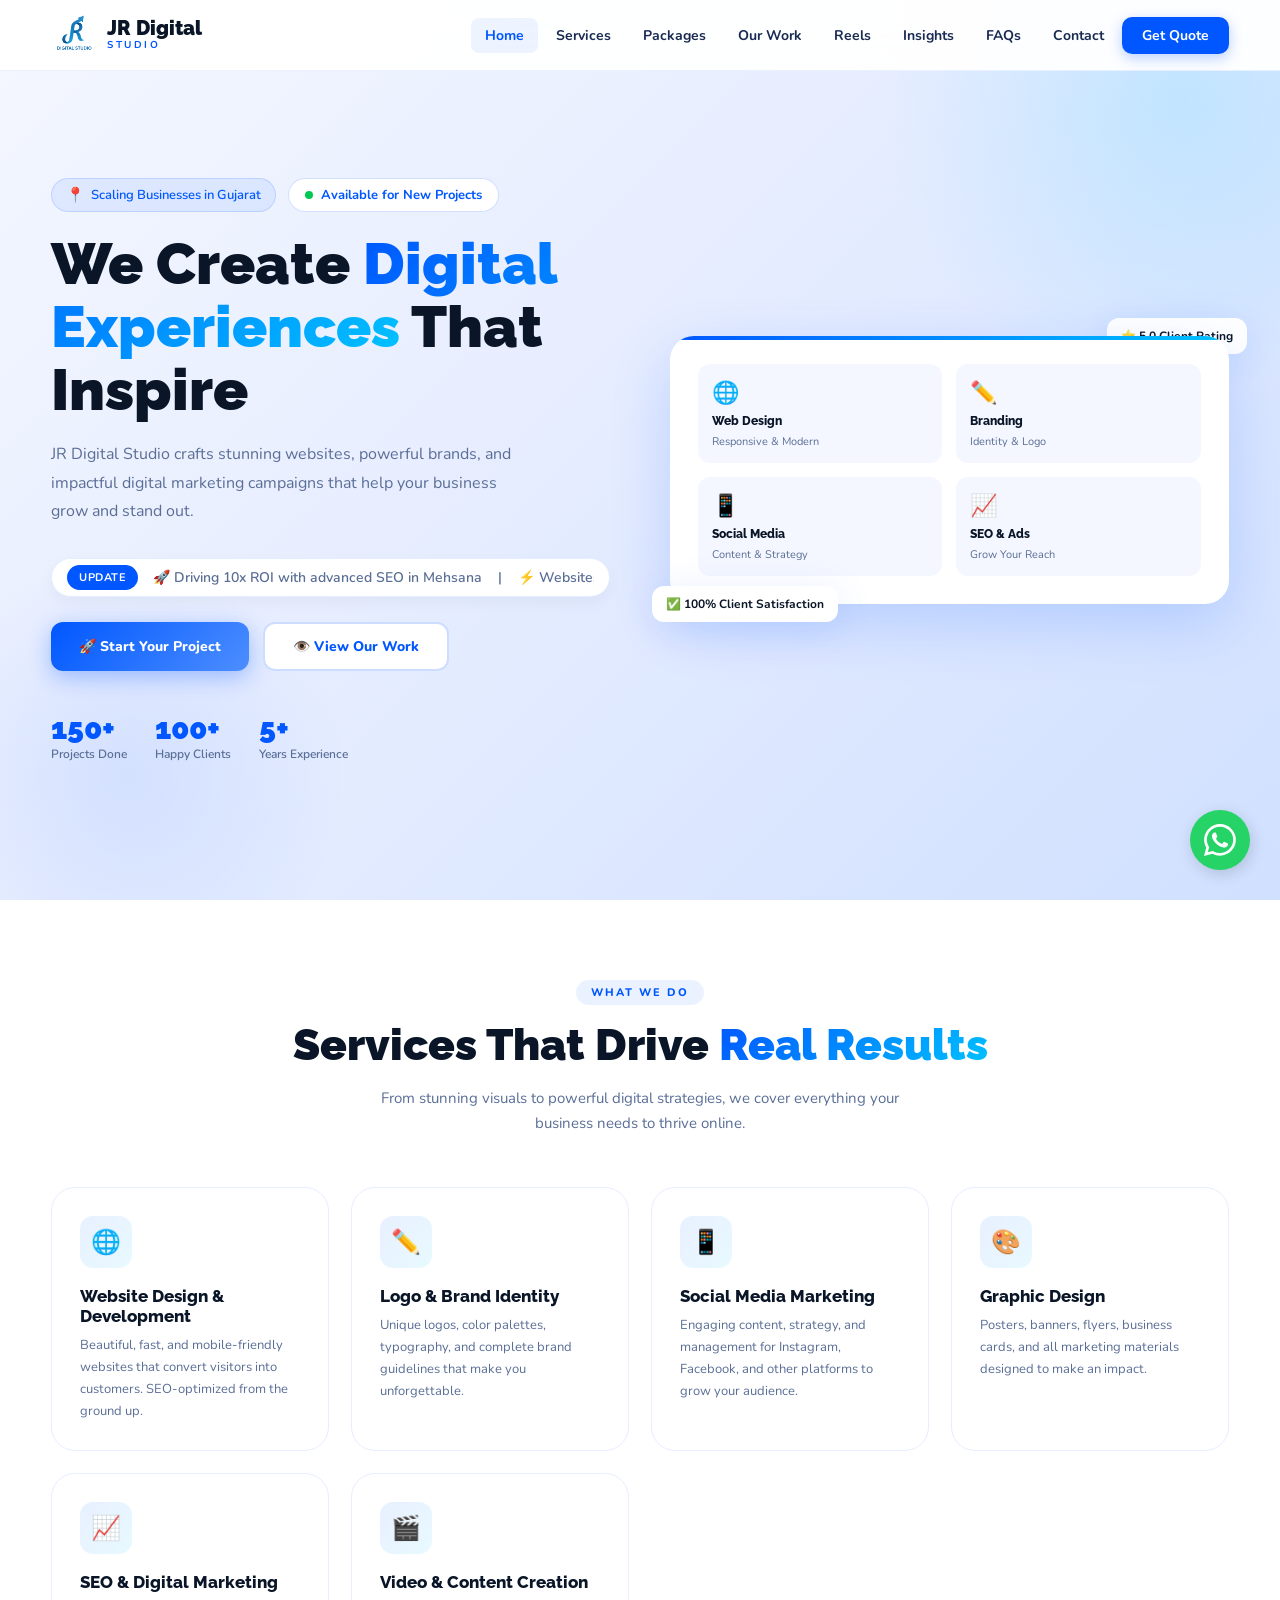
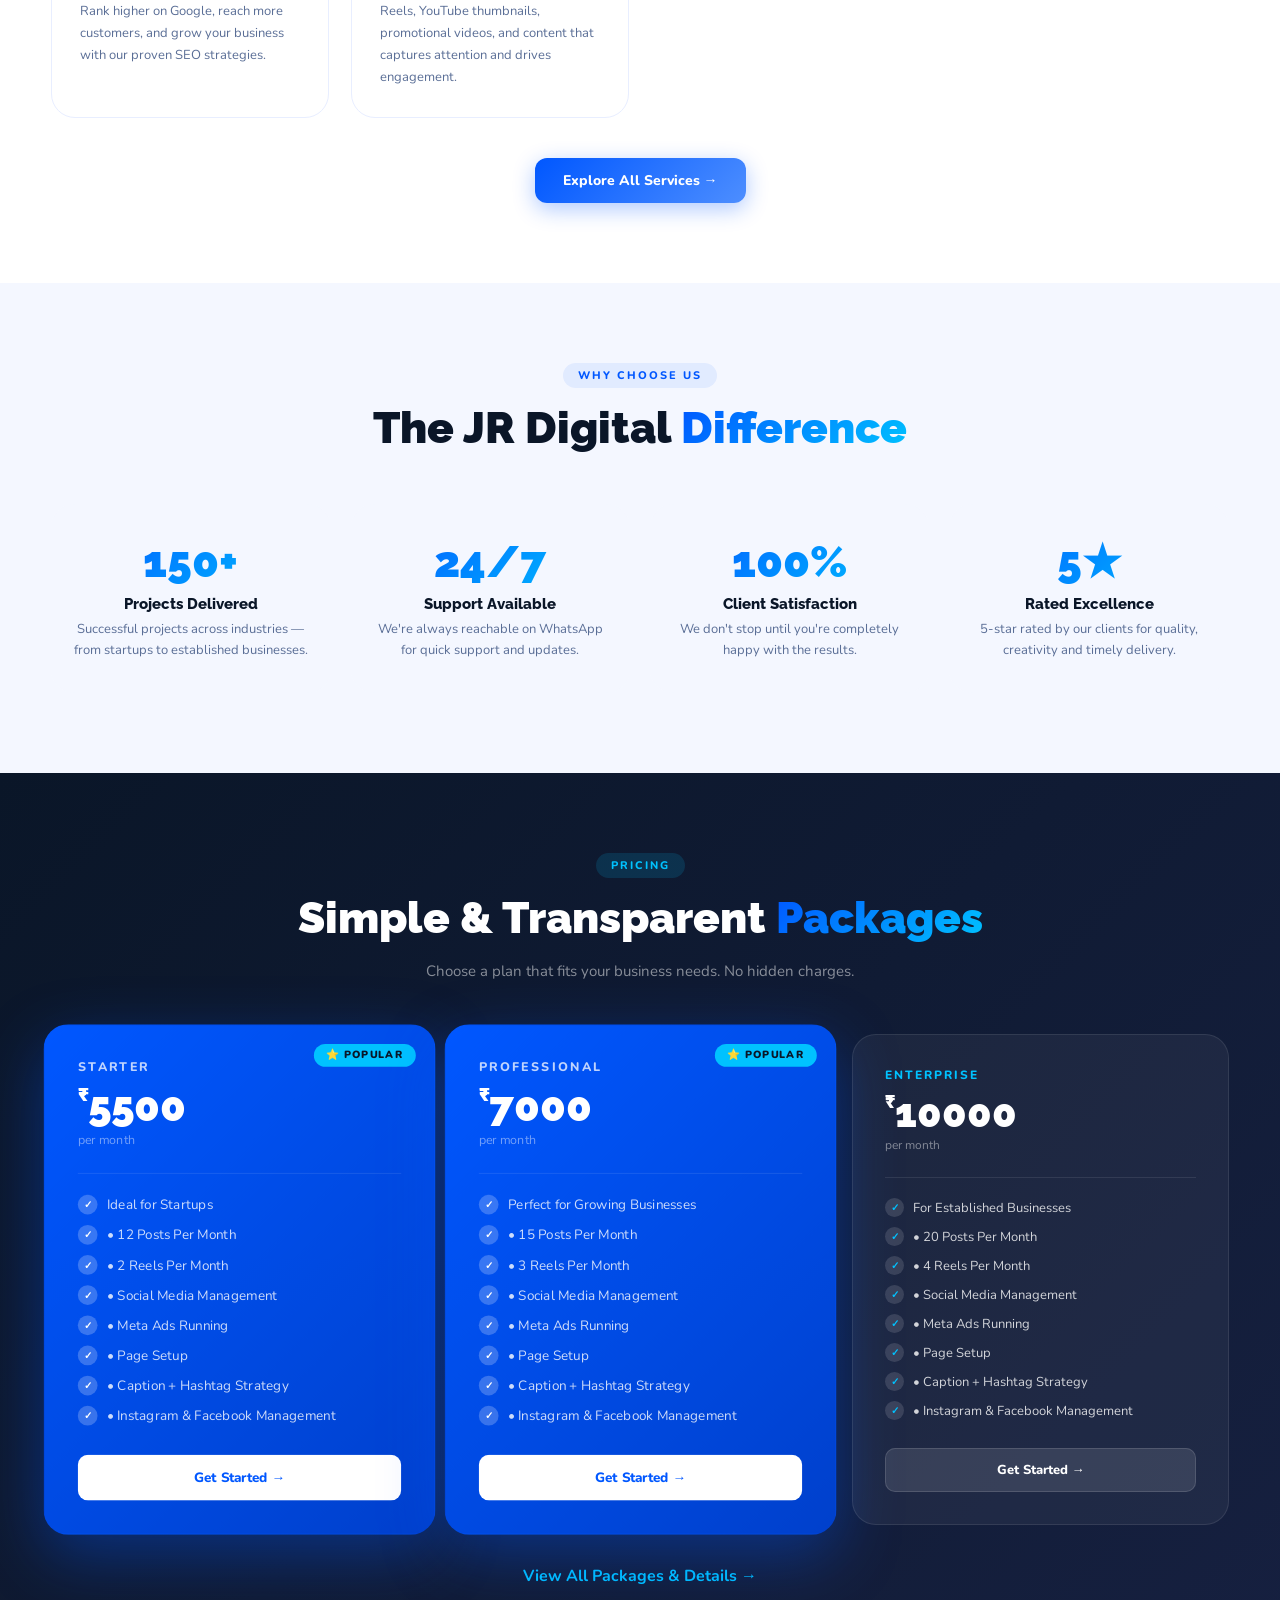
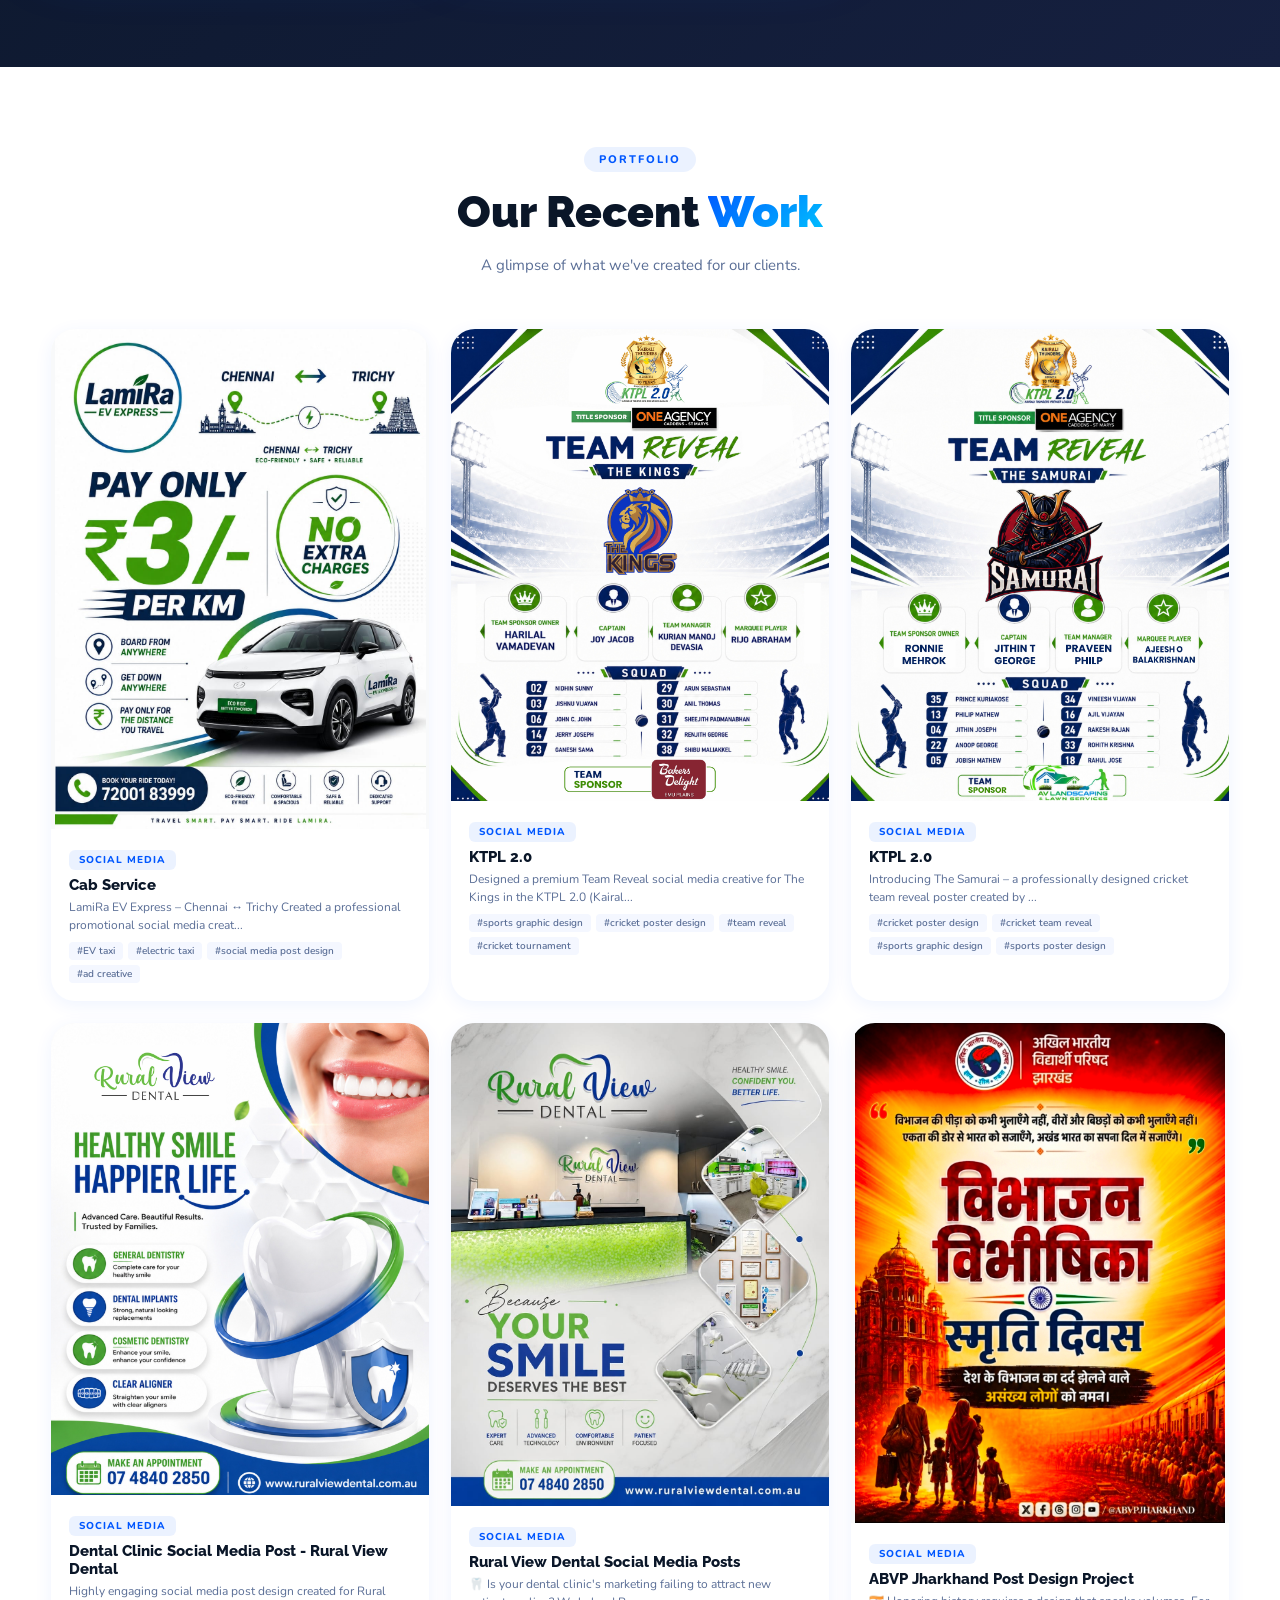
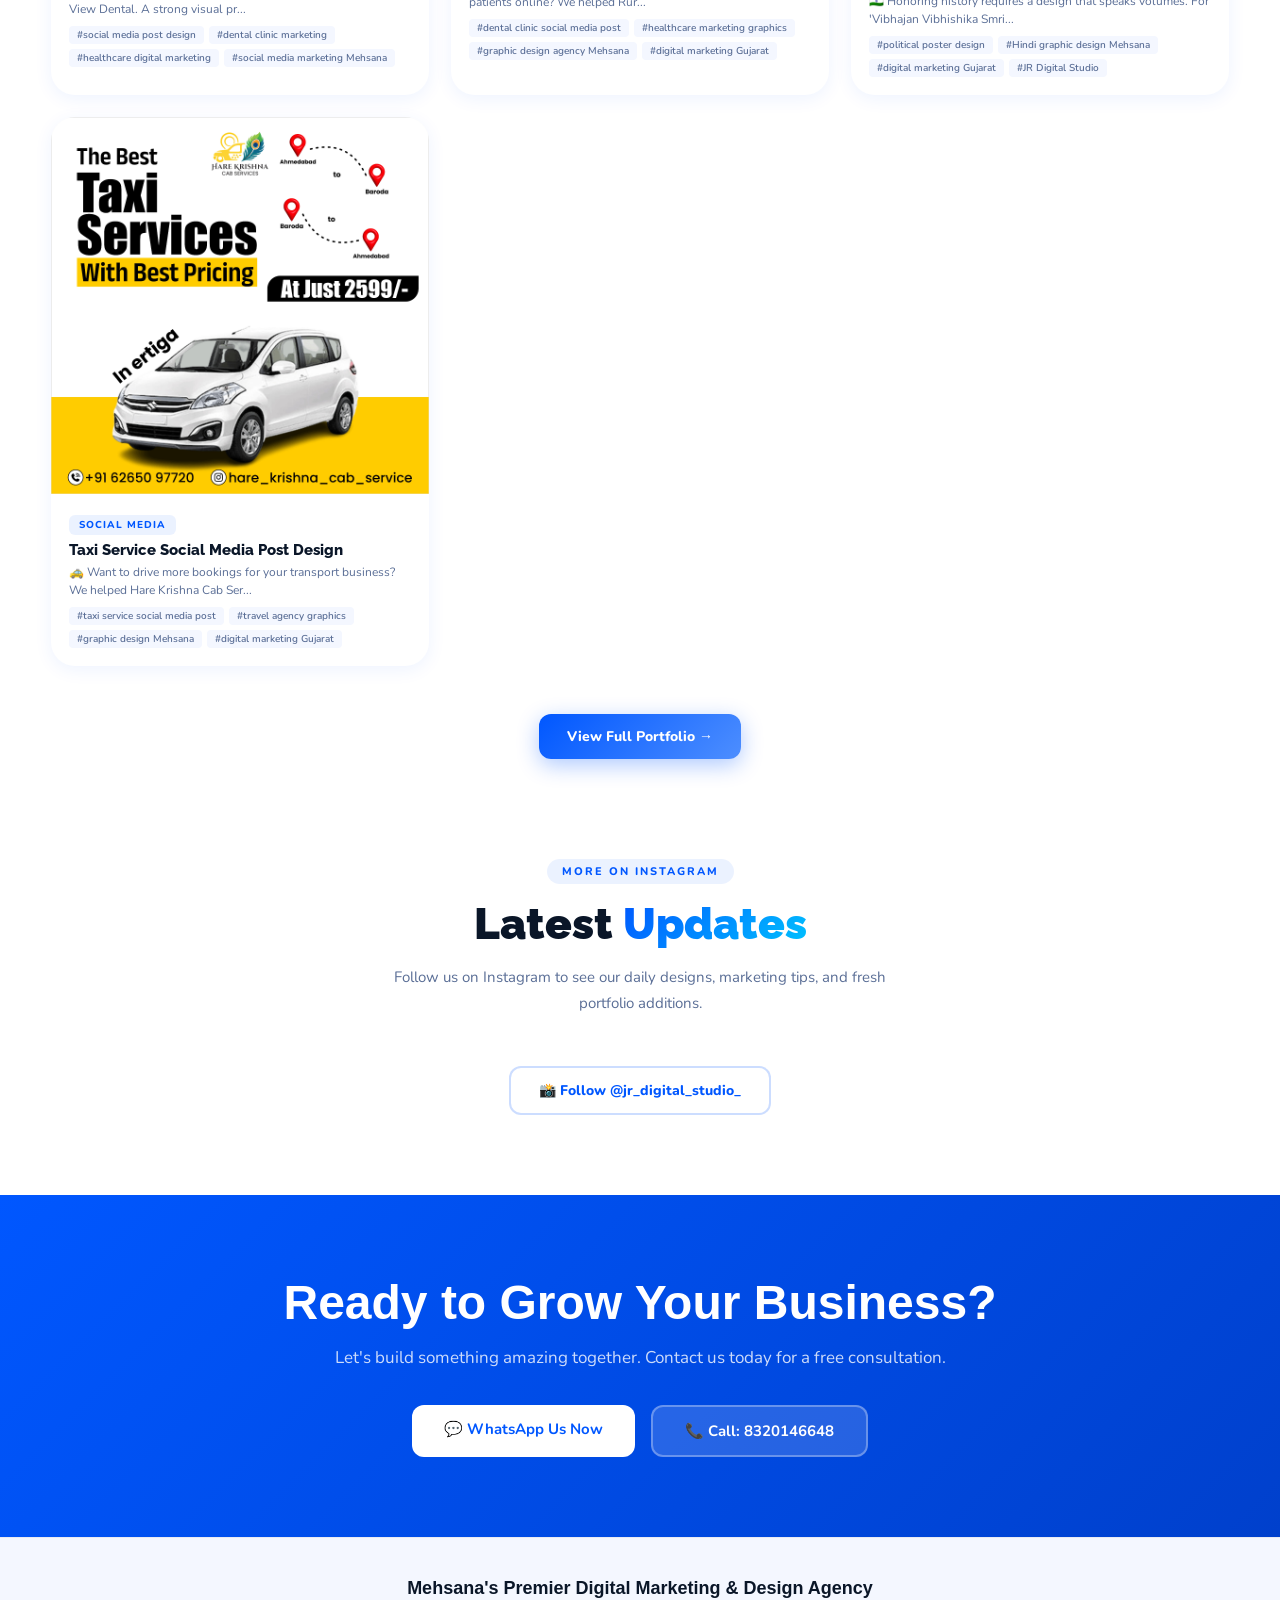
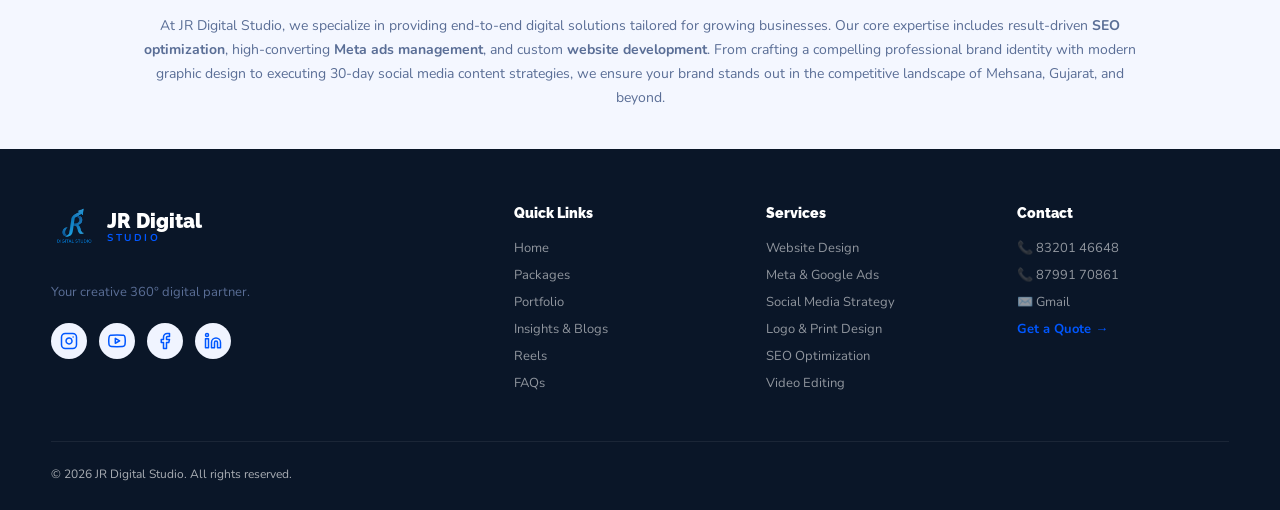
==== index.html @ ab8f1afe "Update index.html" ====
<!DOCTYPE html>
<html lang="en">
<head>
  <!-- Open Graph / Social Media Meta Tags -->
<meta property="og:type" content="website">
<meta property="og:url" content="https://www.jrdigitalstudios.com/">
<meta property="og:title" content="JR Digital Studio | 360° Digital Marketing Agency">
<meta property="og:description" content="Expert Web Design, SEO, Meta Ads, and Graphic Design services to grow your business online.">
<meta property="og:image" content="https://www.jrdigitalstudios.com/jr.png">

<!-- Twitter Meta Tags -->
<meta name="twitter:card" content="summary_large_image">
<meta name="twitter:title" content="JR Digital Studio | 360° Digital Marketing Agency">
<meta name="twitter:description" content="Expert Web Design, SEO, Meta Ads, and Graphic Design services to grow your business online.">
<meta name="twitter:image" content="https://www.jrdigitalstudios.com/jr.png">
  <!-- Website Favicon / Google Search Logo -->
<link rel="icon" type="image/png" href="jr.png">
<link rel="apple-touch-icon" href="jr.png">
  <link rel="canonical" href="https://www.jrdigitalstudios.com/" />
  <script type="application/ld+json">
{
  "@context": "https://schema.org",
  "@type": "ProfessionalService",
  "name": "JR Digital Studio",
  "image": "https://yourwebsite.com/logo.png",
  "@id": "https://yourwebsite.com",
  "url": "https://yourwebsite.com",
  "telephone": "+918320146648",
  "email": "jrdigitalstudio8@gmail.com",
  "address": {
    "@type": "PostalAddress",
    "addressLocality": "Mehsana",
    "addressRegion": "Gujarat",
    "addressCountry": "IN"
  },
  "geo": {
    "@type": "GeoCoordinates",
    "latitude": 23.5880,
    "longitude": 72.3693
  },
  "areaServed": [
    {
      "@type": "Country",
      "name": "India"
    },
    {
      "@type": "AdministrativeArea",
      "name": "Global"
    }
  ],
  "priceRange": "₹₹",
  "knowsAbout": [
    "Digital Marketing",
    "Social Media Marketing",
    "Meta Ads",
    "Google Ads",
    "Brochure Design",
    "Reels Editing",
    "Video Editing",
    "Graphic Design",
    "Content Creation",
    "Web Design"
  ],
  "hasOfferCatalog": {
    "@type": "OfferCatalog",
    "name": "Digital Marketing and Creative Services",
    "itemListElement": [
      {
        "@type": "Offer",
        "itemOffered": {
          "@type": "Service",
          "name": "Digital Marketing & Social Media Marketing"
        }
      },
      {
        "@type": "Offer",
        "itemOffered": {
          "@type": "Service",
          "name": "Meta Ads & Google Ads Management"
        }
      },
      {
        "@type": "Offer",
        "itemOffered": {
          "@type": "Service",
          "name": "Graphic Design & Brochure Design"
        }
      },
      {
        "@type": "Offer",
        "itemOffered": {
          "@type": "Service",
          "name": "Video Editing & Instagram Reels Production"
        }
      },
      {
        "@type": "Offer",
        "itemOffered": {
          "@type": "Service",
          "name": "Content Creation & Brand Strategy"
        }
      }
    ]
  },
  "sameAs": [
    "https://www.instagram.com/jr_digital_studio_"
  ]
}
</script>
  <!-- Google tag (gtag.js) -->
<script async src="https://www.googletagmanager.com/gtag/js?id=G-WJWTW6DXVD"></script>
<script>
  window.dataLayer = window.dataLayer || [];
  function gtag(){dataLayer.push(arguments);}
  gtag('js', new Date());

  gtag('config', 'G-WJWTW6DXVD');
</script>
  <meta charset="UTF-8">
  <meta name="viewport" content="width=device-width, initial-scale=1.0">
  <title>JR Digital Studio | Creative Digital Agency - Web Design, Branding & SEO</title>
  <meta name="description" content="JR Digital Studio is a creative digital agency offering web design, branding, social media marketing, logo design and SEO services. Contact us at 8320146648.">
  <meta name="keywords" content="JR Digital Studio, digital agency, web design, branding, logo design, social media, SEO, digital marketing, digital marketing agency Mehsana, SEO expert Gujarat">
  <meta name="author" content="JR Digital Studio">
  <meta property="og:title" content="JR Digital Studio | Creative Digital Agency">
  <meta property="og:description" content="Transforming businesses with stunning digital experiences. Web Design, Branding & Digital Marketing in Mehsana, Gujarat.">
  <meta property="og:type" content="website">
  <meta name="robots" content="index, follow">
  <link rel="canonical" href="https://jrdigitalstudio.com/">
  <link rel="stylesheet" href="style.css">
  
  <!-- CSS for Interactive Elements & 100% Mobile Responsive Fix -->
  <style>
    /* Float animation for hero badges */
    @keyframes float {
        0% { transform: translateY(0px); }
        50% { transform: translateY(-8px); }
        100% { transform: translateY(0px); }
    }
    .floating-badge {
        animation: float 4s ease-in-out infinite;
    }
    .fb-2 {
        animation-delay: 1.5s;
    }
    
    /* Interactive Hover for Cards */
    .service-card, .why-card {
        transition: transform 0.3s ease, box-shadow 0.3s ease;
    }
    .service-card:hover, .why-card:hover {
        transform: translateY(-8px);
        box-shadow: 0 15px 30px rgba(0, 87, 255, 0.1);
    }

    /* Hero Badges Layout Fix */
    .hero-badges-wrapper {
        display: flex;
        flex-wrap: wrap;
        align-items: center;
        gap: 12px;
        margin-bottom: 20px;
    }
    .local-badge-new {
        padding: 6px 14px;
        background: rgba(0,87,255,0.08);
        color: var(--primary, #0057ff);
        border-radius: 50px;
        font-size: 13px;
        font-weight: 600;
        border: 1px solid rgba(0,87,255,0.15);
        display: inline-flex;
        align-items: center;
        gap: 6px;
    }
    
    /* Bulletproof Premium Ticker (Seamless Zero Gap Loop) */
    .news-ticker-container {
        margin: 25px 0;
        width: 100%;
        max-width: 100%;
        display: flex;
        align-items: center;
        background: #ffffff;
        border-radius: 50px;
        padding: 6px 15px;
        box-shadow: 0 6px 15px rgba(0,0,0,0.04);
        border: 1px solid rgba(0,87,255,0.1);
        box-sizing: border-box;
    }
    .ticker-tag {
        background: var(--primary, #0057ff);
        color: #fff;
        padding: 5px 12px;
        border-radius: 50px;
        font-size: 11px;
        font-weight: 700;
        letter-spacing: 0.5px;
        white-space: nowrap;
        margin-right: 15px;
        text-transform: uppercase;
        flex-shrink: 0;
        z-index: 2;
    }
    .ticker-text-wrapper {
        overflow: hidden;
        flex: 1;
        min-width: 0;
        display: flex;
    }
    .ticker-text {
        display: flex;
        white-space: nowrap;
        /* Speed yahan set ki hai (30s) ekdum perfect reading speed */
        animation: scroll-left 30s linear infinite; 
    }
    .ticker-text span {
        flex-shrink: 0;
        font-size: 14px;
        color: var(--text-light, #555);
        font-weight: 600;
    }
    @keyframes scroll-left {
        0% { transform: translateX(0); }
        /* 50% shift hote hi loop reset hoga (Koi blank space nahi) */
        100% { transform: translateX(-50%); } 
    }

    /* Mobile Responsiveness for Ticker & Badges */
    @media (max-width: 768px) {
        .news-ticker-container {
            padding: 5px 10px;
            margin: 20px 0;
        }
        .ticker-tag {
            font-size: 10px;
            padding: 4px 10px;
            margin-right: 10px;
        }
        .ticker-text span {
            font-size: 13px;
        }
        .local-badge-new {
            font-size: 12px;
            padding: 5px 12px;
        }
    }
  </style>

  <!-- Structured Data -->
  <script type="application/ld+json">
  {
    "@context": "https://schema.org",
    "@type": "LocalBusiness",
    "name": "JR Digital Studio",
    "description": "Creative digital agency offering web design, branding, social media and SEO services in Mehsana, Gujarat.",
    "telephone": "+918320146648",
    "email": "jrdigitalstudio8@gmail.com",
    "url": "https://jrdigitalstudio.com"
  }
  </script>
</head>
<body>

<!-- NAVBAR -->
<nav class="navbar">
  <div class="nav-inner">
    <a href="index.html" class="nav-logo">
      <img src="jr.png" alt="JR Digital Studio Logo" class="logo-img">
      <div><div class="logo-text">JR Digital</div><div class="logo-sub">Studio</div></div>
    </a>
    <ul class="nav-links">
      <li><a href="index.html">Home</a></li>
      <li><a href="services.html">Services</a></li>
      <li><a href="packages.html">Packages</a></li>
      <li><a href="our-work.html">Our Work</a></li>
      <li><a href="reels.html">Reels</a></li>
      <li><a href="insights.html">Insights</a></li>
      <li><a href="faq.html">FAQs</a></li>
      <li><a href="contact.html">Contact</a></li>
      <li><a href="contact.html" class="nav-cta">Get Quote</a></li>
    </ul>
    <button class="hamburger" aria-label="Toggle menu"><span></span><span></span><span></span></button>
  </div>
</nav>

<!-- HERO -->
<main>
<section class="hero" aria-label="Hero section">
  <div class="hero-inner">
    <div class="hero-content">
      
      <div class="hero-badges-wrapper">
        <div class="local-badge-new">
          <span style="font-size:15px;">📍</span> Scaling Businesses in Gujarat
        </div>
        <div class="hero-badge" style="margin-bottom: 0;">
          <span class="dot"></span>
          Available for New Projects
        </div>
      </div>
      
      <h1>We Create <span>Digital Experiences</span> That Inspire</h1>
      <p>JR Digital Studio crafts stunning websites, powerful brands, and impactful digital marketing campaigns that help your business grow and stand out.</p>
      
      <!-- FIXED: Seamless Zero-Gap Ticker -->
      <div class="news-ticker-container">
        <div class="ticker-tag">Update</div>
        <div class="ticker-text-wrapper">
          <div class="ticker-text">
            <!-- Yeh Dono <span> ek dam same hone zaroori hain seamless loop ke liye -->
            <span>🚀 Driving 10x ROI with advanced SEO in Mehsana &nbsp;&nbsp;&nbsp;|&nbsp;&nbsp;&nbsp; ⚡ Websites optimized for 99/100 speed &nbsp;&nbsp;&nbsp;|&nbsp;&nbsp;&nbsp; 🔥 Launching high-conversion Meta Ads for top brands &nbsp;&nbsp;&nbsp;|&nbsp;&nbsp;&nbsp; </span>
            <span>🚀 Driving 10x ROI with advanced SEO in Mehsana &nbsp;&nbsp;&nbsp;|&nbsp;&nbsp;&nbsp; ⚡ Websites optimized for 99/100 speed &nbsp;&nbsp;&nbsp;|&nbsp;&nbsp;&nbsp; 🔥 Launching high-conversion Meta Ads for top brands &nbsp;&nbsp;&nbsp;|&nbsp;&nbsp;&nbsp; </span>
          </div>
        </div>
      </div>

      <div class="hero-btns">
        <a href="contact.html" class="btn-primary">
          🚀 Start Your Project
        </a>
        <a href="our-work.html" class="btn-secondary">
          👁️ View Our Work
        </a>
      </div>
      <div class="hero-stats">
        <div class="stat">
          <div class="stat-num" data-target="150">0+</div>
          <div class="stat-label">Projects Done</div>
        </div>
        <div class="stat">
          <div class="stat-num" data-target="100">0+</div>
          <div class="stat-label">Happy Clients</div>
        </div>
        <div class="stat">
          <div class="stat-num" data-target="5">0+</div>
          <div class="stat-label">Years Experience</div>
        </div>
      </div>
    </div>
    
    <div class="hero-visual">
      <div class="floating-badge fb-1">
        ⭐ 5.0 Client Rating
      </div>
      <div class="hero-card">
        <div class="services-grid">
          <div class="service-chip">
            <div class="chip-icon">🌐</div>
            <div class="chip-name">Web Design</div>
            <div class="chip-desc">Responsive & Modern</div>
          </div>
          <div class="service-chip">
            <div class="chip-icon">✏️</div>
            <div class="chip-name">Branding</div>
            <div class="chip-desc">Identity & Logo</div>
          </div>
          <div class="service-chip">
            <div class="chip-icon">📱</div>
            <div class="chip-name">Social Media</div>
            <div class="chip-desc">Content & Strategy</div>
          </div>
          <div class="service-chip">
            <div class="chip-icon">📈</div>
            <div class="chip-name">SEO & Ads</div>
            <div class="chip-desc">Grow Your Reach</div>
          </div>
        </div>
      </div>
      <div class="floating-badge fb-2">
        ✅ 100% Client Satisfaction
      </div>
    </div>
  </div>
</section>

<!-- SERVICES PREVIEW -->
<section class="section" aria-label="Services overview">
  <div class="section-inner">
    <div class="section-header text-center">
      <span class="section-tag">What We Do</span>
      <h2 class="section-title">Services That Drive <span>Real Results</span></h2>
      <p class="section-sub">From stunning visuals to powerful digital strategies, we cover everything your business needs to thrive online.</p>
    </div>
    <div class="services-list">
      <div class="service-card reveal">
        <div class="service-icon">🌐</div>
        <h3>Website Design & Development</h3>
        <p>Beautiful, fast, and mobile-friendly websites that convert visitors into customers. SEO-optimized from the ground up.</p>
      </div>
      <div class="service-card reveal">
        <div class="service-icon">✏️</div>
        <h3>Logo & Brand Identity</h3>
        <p>Unique logos, color palettes, typography, and complete brand guidelines that make you unforgettable.</p>
      </div>
      <div class="service-card reveal">
        <div class="service-icon">📱</div>
        <h3>Social Media Marketing</h3>
        <p>Engaging content, strategy, and management for Instagram, Facebook, and other platforms to grow your audience.</p>
      </div>
      <div class="service-card reveal">
        <div class="service-icon">🎨</div>
        <h3>Graphic Design</h3>
        <p>Posters, banners, flyers, business cards, and all marketing materials designed to make an impact.</p>
      </div>
      <div class="service-card reveal">
        <div class="service-icon">📈</div>
        <h3>SEO & Digital Marketing</h3>
        <p>Rank higher on Google, reach more customers, and grow your business with our proven SEO strategies.</p>
      </div>
      <div class="service-card reveal">
        <div class="service-icon">🎬</div>
        <h3>Video & Content Creation</h3>
        <p>Reels, YouTube thumbnails, promotional videos, and content that captures attention and drives engagement.</p>
      </div>
    </div>
    <div style="text-align:center;margin-top:40px">
      <a href="services.html" class="btn-primary">Explore All Services →</a>
    </div>
  </div>
</section>

<!-- WHY US -->
<section class="section" style="background:var(--off-white)" aria-label="Why choose us">
  <div class="section-inner">
    <div class="section-header text-center">
      <span class="section-tag">Why Choose Us</span>
      <h2 class="section-title">The JR Digital <span>Difference</span></h2>
    </div>
    <div class="why-grid">
      <div class="why-card reveal">
        <div class="why-num">150+</div>
        <h4>Projects Delivered</h4>
        <p>Successful projects across industries — from startups to established businesses.</p>
      </div>
      <div class="why-card reveal">
        <div class="why-num">24/7</div>
        <h4>Support Available</h4>
        <p>We're always reachable on WhatsApp for quick support and updates.</p>
      </div>
      <div class="why-card reveal">
        <div class="why-num">100%</div>
        <h4>Client Satisfaction</h4>
        <p>We don't stop until you're completely happy with the results.</p>
      </div>
      <div class="why-card reveal">
        <div class="why-num">5★</div>
        <h4>Rated Excellence</h4>
        <p>5-star rated by our clients for quality, creativity and timely delivery.</p>
      </div>
    </div>
  </div>
</section>

<!-- PACKAGES PREVIEW -->
<section class="section bg-dark-section" aria-label="Pricing packages">
  <div class="section-inner">
    <div class="section-header text-center">
      <span class="section-tag">Pricing</span>
      <h2 class="section-title">Simple & Transparent <span>Packages</span></h2>
      <p class="section-sub" style="color:rgba(255,255,255,0.5)">Choose a plan that fits your business needs. No hidden charges.</p>
    </div>
    <div class="packages-grid">
      <!-- Loaded by JS from works-data.json or localStorage -->
    </div>
    <div style="text-align:center;margin-top:40px">
      <a href="packages.html" style="color:var(--accent);text-decoration:none;font-weight:700">View All Packages & Details →</a>
    </div>
  </div>
</section>

<!-- WORK PREVIEW -->
<section class="section" aria-label="Our work portfolio">
  <div class="section-inner">
    <div class="section-header text-center">
      <span class="section-tag">Portfolio</span>
      <h2 class="section-title">Our Recent <span>Work</span></h2>
      <p class="section-sub">A glimpse of what we've created for our clients.</p>
    </div>
    <div class="work-grid">
      <!-- Loaded by JS -->
    </div>
    <div style="text-align:center;margin-top:48px">
      <a href="our-work.html" class="btn-primary">View Full Portfolio →</a>
    </div>
  </div>
</section>

<!-- INSTAGRAM FEED (SOCIAL WALL) -->
<section class="section" style="background:var(--white); padding-top: 20px;" aria-label="Instagram Feed">
  <div class="section-inner">
    <div class="section-header text-center">
      <span class="section-tag">More on Instagram</span>
      <h2 class="section-title">Latest <span>Updates</span></h2>
      <p class="section-sub">Follow us on Instagram to see our daily designs, marketing tips, and fresh portfolio additions.</p>
    </div>
    
    <!-- Elfsight Widget Code -->
    <script src="https://elfsightcdn.com/platform.js" async></script>
    <div class="elfsight-app-ff73f854-9e10-40dd-a9bf-4dd1c7147785" data-elfsight-app-lazy></div>
    
    <div style="text-align:center;margin-top:40px">
      <a href="https://www.instagram.com/jr_digital_studio_" target="_blank" class="btn-secondary">
        📸 Follow @jr_digital_studio_
      </a>
    </div>
  </div>
</section>

<!-- CTA -->
<section class="section" style="background:linear-gradient(135deg,var(--primary),var(--primary-dark))" aria-label="Call to action">
  <div class="section-inner text-center">
    <h2 style="font-family:'Syne',sans-serif;font-size:clamp(28px,4vw,48px);font-weight:800;color:white;margin-bottom:16px">Ready to Grow Your Business?</h2>
    <p style="color:rgba(255,255,255,0.8);font-size:17px;margin-bottom:36px">Let's build something amazing together. Contact us today for a free consultation.</p>
    <div style="display:flex;gap:16px;justify-content:center;flex-wrap:wrap">
      <a href="https://wa.me/918320146648?text=Hi!%20I%20want%20to%20discuss%20a%20project%20with%20JR%20Digital%20Studio" target="_blank" rel="noopener noreferrer"
         style="background:white;color:var(--primary);padding:14px 32px;border-radius:12px;text-decoration:none;font-weight:700;font-size:15px">
        💬 WhatsApp Us Now
      </a>
      <a href="tel:+918320146648"
         style="background:rgba(255,255,255,0.15);color:white;padding:14px 32px;border-radius:12px;text-decoration:none;font-weight:700;font-size:15px;border:2px solid rgba(255,255,255,0.3)">
        📞 Call: 8320146648
      </a>
    </div>
  </div>
</section>

<!-- SEO Content Section -->
<section class="seo-section" style="background: var(--off-white); padding: 40px 20px; border-top: 1px solid rgba(0,0,0,0.05);">
  <div style="max-width: 1000px; margin: 0 auto; text-align: center;">
    <h3 style="font-size: 18px; color: var(--dark); margin-bottom: 15px; font-family: 'Syne', sans-serif;">Mehsana's Premier Digital Marketing & Design Agency</h3>
    <p style="font-size: 14px; color: var(--text-light); line-height: 1.7; margin-bottom: 0;">
      At JR Digital Studio, we specialize in providing end-to-end digital solutions tailored for growing businesses. Our core expertise includes result-driven <strong>SEO optimization</strong>, high-converting <strong>Meta ads management</strong>, and custom <strong>website development</strong>. From crafting a compelling professional brand identity with modern graphic design to executing 30-day social media content strategies, we ensure your brand stands out in the competitive landscape of Mehsana, Gujarat, and beyond.
    </p>
  </div>
</section>

</main>

<!-- FOOTER -->
<footer>
  <div class="footer-inner">
    <div class="footer-top">
      <div class="footer-brand">
        <a href="index.html" class="nav-logo" style="margin-bottom:16px;display:inline-flex">
          <img src="jr.png" alt="JR Digital Studio Logo" class="logo-img">
          <div><div class="logo-text">JR Digital</div><div class="logo-sub">Studio</div></div>
        </a>
        <p style="color:var(--text-light); margin-bottom: 20px;">Your creative 360° digital partner.</p>
        
        <div style="display:flex; gap:12px; margin-top:10px;">
          <a href="https://www.instagram.com/jr_digital_studio_" target="_blank" rel="noopener noreferrer" style="display:flex; align-items:center; justify-content:center; width:36px; height:36px; background:#f0f4ff; color:var(--primary); border-radius:50%; text-decoration:none; transition:all 0.3s ease; font-size:18px;" onmouseover="this.style.background='var(--primary)'; this.style.color='white';" onmouseout="this.style.background='#f0f4ff'; this.style.color='var(--primary)';">
            <svg xmlns="http://www.w3.org/2000/svg" width="18" height="18" viewBox="0 0 24 24" fill="none" stroke="currentColor" stroke-width="2" stroke-linecap="round" stroke-linejoin="round"><rect x="2" y="2" width="20" height="20" rx="5" ry="5"></rect><path d="M16 11.37A4 4 0 1 1 12.63 8 4 4 0 0 1 16 11.37z"></path><line x1="17.5" y1="6.5" x2="17.51" y2="6.5"></line></svg>
          </a>
          <a href="#" target="_blank" rel="noopener noreferrer" style="display:flex; align-items:center; justify-content:center; width:36px; height:36px; background:#f0f4ff; color:var(--primary); border-radius:50%; text-decoration:none; transition:all 0.3s ease; font-size:18px;" onmouseover="this.style.background='#FF0000'; this.style.color='white';" onmouseout="this.style.background='#f0f4ff'; this.style.color='var(--primary)';">
            <svg xmlns="http://www.w3.org/2000/svg" width="18" height="18" viewBox="0 0 24 24" fill="none" stroke="currentColor" stroke-width="2" stroke-linecap="round" stroke-linejoin="round"><path d="M22.54 6.42a2.78 2.78 0 0 0-1.94-2C18.88 4 12 4 12 4s-6.88 0-8.6.46a2.78 2.78 0 0 0-1.94 2A29 29 0 0 0 1 11.75a29 29 0 0 0 .46 5.33 2.78 2.78 0 0 0 1.94 2c1.72.46 8.6.46 8.6.46s6.88 0 8.6-.46a2.78 2.78 0 0 0 1.94-2 29 29 0 0 0 .46-5.33 29 29 0 0 0-.46-5.33z"></path><polygon points="9.75 15.02 15.5 11.75 9.75 8.48 9.75 15.02"></polygon></svg>
          </a>
          <a href="#" target="_blank" rel="noopener noreferrer" style="display:flex; align-items:center; justify-content:center; width:36px; height:36px; background:#f0f4ff; color:var(--primary); border-radius:50%; text-decoration:none; transition:all 0.3s ease; font-size:18px;" onmouseover="this.style.background='#1877F2'; this.style.color='white';" onmouseout="this.style.background='#f0f4ff'; this.style.color='var(--primary)';">
            <svg xmlns="http://www.w3.org/2000/svg" width="18" height="18" viewBox="0 0 24 24" fill="none" stroke="currentColor" stroke-width="2" stroke-linecap="round" stroke-linejoin="round"><path d="M18 2h-3a5 5 0 0 0-5 5v3H7v4h3v8h4v-8h3l1-4h-4V7a1 1 0 0 1 1-1h3z"></path></svg>
          </a>
          <a href="https://www.linkedin.com/company/jr-digital-studio" target="_blank" rel="noopener noreferrer" style="display:flex; align-items:center; justify-content:center; width:36px; height:36px; background:#f0f4ff; color:var(--primary); border-radius:50%; text-decoration:none; transition:all 0.3s ease; font-size:18px;" onmouseover="this.style.background='#0077b5'; this.style.color='white';" onmouseout="this.style.background='#f0f4ff'; this.style.color='var(--primary)';">
             <svg xmlns="http://www.w3.org/2000/svg" width="18" height="18" viewBox="0 0 24 24" fill="none" stroke="currentColor" stroke-width="2" stroke-linecap="round" stroke-linejoin="round"><path d="M16 8a6 6 0 0 1 6 6v7h-4v-7a2 2 0 0 0-2-2 2 2 0 0 0-2 2v7h-4v-7a6 6 0 0 1 6-6z"></path><rect x="2" y="9" width="4" height="12"></rect><circle cx="4" cy="4" r="2"></circle></svg>
          </a>
        </div>
      </div>
      
      <div class="footer-col">
        <h5>Quick Links</h5>
        <a href="index.html">Home</a>
        <a href="packages.html">Packages</a>
        <a href="our-work.html">Portfolio</a>
        <a href="insights.html">Insights & Blogs</a>
        <a href="reels.html">Reels</a>
        <a href="faq.html">FAQs</a>
      </div>
      
      <div class="footer-col">
        <h5>Services</h5>
        <a href="services.html">Website Design</a>
        <a href="services.html">Meta & Google Ads</a>
        <a href="services.html">Social Media Strategy</a>
        <a href="services.html">Logo & Print Design</a>
        <a href="services.html">SEO Optimization</a>
        <a href="services.html">Video Editing</a>
      </div>
      
      <div class="footer-col">
        <h5>Contact</h5>
        <a href="tel:+918320146648" style="display:flex; align-items:center; gap:8px;">📞 83201 46648</a>
        <a href="tel:+918799170861" style="display:flex; align-items:center; gap:8px;">📞 87991 70861</a>
        <a href="mailto:jrdigitalstudio8@gmail.com" style="display:flex; align-items:center; gap:8px;">✉️ Gmail</a>
        <a href="contact.html" style="color:var(--primary); font-weight:700; margin-top: 8px;">Get a Quote →</a>
      </div>
    </div>
    
    <div class="footer-bottom">
      <span>© 2026 JR Digital Studio. All rights reserved.</span>
    </div>
  </div>
</footer>

<!-- Floating WhatsApp Button -->
<a href="https://wa.me/918320146648?text=Hello%20JR%20Digital%20Studio,%20I%20want%20to%20grow%20my%20business!" target="_blank" style="position:fixed; width:60px; height:60px; bottom:30px; right:30px; background-color:#25d366; color:#FFF; border-radius:50px; text-align:center; font-size:30px; box-shadow: 2px 4px 15px rgba(0,0,0,0.15); z-index:100; display:flex; justify-content:center; align-items:center; transition: transform 0.3s ease;" onmouseover="this.style.transform='scale(1.1)'" onmouseout="this.style.transform='scale(1)'">
  <svg xmlns="http://www.w3.org/2000/svg" width="32" height="32" fill="currentColor" viewBox="0 0 16 16">
    <path d="M13.601 2.326A7.85 7.85 0 0 0 7.994 0C3.627 0 .068 3.558.064 7.926c0 1.399.366 2.76 1.057 3.965L0 16l4.204-1.102a7.9 7.9 0 0 0 3.79.965h.004c4.368 0 7.926-3.558 7.93-7.93A7.9 7.9 0 0 0 13.6 2.326zM7.994 14.521a6.6 6.6 0 0 1-3.356-.92l-.24-.144-2.49.652.666-2.433-.156-.251a6.56 6.56 0 0 1-1.007-3.505c0-3.626 2.957-6.584 6.591-6.584a6.56 6.56 0 0 1 4.66 1.931 6.56 6.56 0 0 1 1.928 4.66c-.004 3.639-2.961 6.592-6.592 6.592m3.615-4.934c-.197-.099-1.17-.578-1.353-.646-.182-.065-.315-.099-.445.099-.133.197-.513.646-.627.775-.114.133-.232.148-.43.05-.197-.1-.836-.308-1.592-.985-.59-.525-.985-1.175-1.103-1.372-.114-.198-.011-.304.088-.403.087-.088.197-.232.296-.346.1-.114.133-.198.198-.33.065-.134.034-.248-.015-.347-.05-.099-.445-1.076-.612-1.47-.16-.389-.323-.335-.445-.34-.114-.007-.247-.007-.38-.007a.73.73 0 0 0-.529.247c-.182.198-.691.677-.691 1.654s.71 1.916.81 2.049c.098.133 1.394 2.132 3.383 2.992.47.205.84.326 1.129.418.475.152.904.129 1.246.08.38-.058 1.171-.48 1.338-.943.164-.464.164-.86.114-.943-.049-.084-.182-.133-.38-.232z"/>
  </svg>
</a>

<script src="script.js"></script>

</body>
</html>
---- style.css ----
/* ===== JR DIGITAL STUDIO - Main Stylesheet ===== */
@import url('https://fonts.googleapis.com/css2?family=Raleway:wght@400;600;700;800;900&family=Nunito:wght@300;400;600;700;800&display=swap');

:root {
  --primary: #0057FF;
  --primary-dark: #0040CC;
  --primary-light: #4D8EFF;
  --accent: #00C2FF;
  --white: #FFFFFF;
  --off-white: #F4F7FF;
  --light-gray: #E8EEFF;
  --gray: #8A9CC5;
  --dark: #0A1628;
  --dark-mid: #162040;
  --text: #1A2B52;
  --text-light: #5A6E96;
  --shadow: 0 8px 40px rgba(0,87,255,0.12);
  --shadow-lg: 0 20px 60px rgba(0,87,255,0.18);
  --radius: 16px;
  --radius-lg: 24px;
  --transition: all 0.3s cubic-bezier(0.4,0,0.2,1);
  --font-head: 'Raleway', sans-serif;
  --font-body: 'Nunito', sans-serif;
}

* { margin: 0; padding: 0; box-sizing: border-box; }
html { scroll-behavior: smooth; }
body { font-family: var(--font-body); color: var(--text); background: var(--white); overflow-x: hidden; }

::-webkit-scrollbar { width: 5px; }
::-webkit-scrollbar-track { background: var(--off-white); }
::-webkit-scrollbar-thumb { background: var(--primary); border-radius: 3px; }

/* ===== NAVBAR ===== */
.navbar {
  position: fixed; top: 0; width: 100%; z-index: 1000;
  background: rgba(255,255,255,0.95);
  backdrop-filter: blur(20px); -webkit-backdrop-filter: blur(20px);
  border-bottom: 1px solid rgba(0,87,255,0.08);
  padding: 0 4%;
  transition: var(--transition);
}
.nav-inner {
  max-width: 1280px; margin: 0 auto;
  display: flex; align-items: center; justify-content: space-between;
  height: 70px;
}
.nav-logo { display: flex; align-items: center; gap: 10px; text-decoration: none; }
.logo-img { height: 46px; width: auto; object-fit: contain; }
.logo-img-footer { height: 40px; width: auto; object-fit: contain; filter: brightness(0) invert(1); }
.logo-text { font-family: var(--font-head); font-weight: 900; font-size: 20px; color: var(--dark); line-height: 1; }
.logo-sub { font-size: 10px; color: var(--primary); letter-spacing: 2.5px; text-transform: uppercase; font-weight: 700; }

.nav-links { display: flex; align-items: center; gap: 4px; list-style: none; }
.nav-links a {
  text-decoration: none; padding: 8px 14px; border-radius: 8px;
  font-size: 14px; font-weight: 700; color: var(--text);
  transition: var(--transition); font-family: var(--font-body);
}
.nav-links a:hover, .nav-links a.active { color: var(--primary); background: rgba(0,87,255,0.07); }
.nav-cta {
  background: var(--primary) !important; color: white !important;
  padding: 9px 20px !important; border-radius: 10px !important;
  box-shadow: 0 4px 14px rgba(0,87,255,0.28);
}
.nav-cta:hover { background: var(--primary-dark) !important; transform: translateY(-1px); }

.hamburger { display: none; flex-direction: column; gap: 5px; cursor: pointer; padding: 8px; background: none; border: none; }
.hamburger span { width: 24px; height: 2px; background: var(--dark); border-radius: 2px; transition: var(--transition); display: block; }
.hamburger.open span:nth-child(1) { transform: rotate(45deg) translate(5px,5px); }
.hamburger.open span:nth-child(2) { opacity: 0; }
.hamburger.open span:nth-child(3) { transform: rotate(-45deg) translate(5px,-5px); }

/* ===== HERO ===== */
.hero {
  min-height: 100vh;
  background: linear-gradient(135deg, #F4F7FF 0%, #E8EEFF 40%, #D0E0FF 100%);
  display: flex; align-items: center;
  padding: 100px 4% 60px;
  position: relative; overflow: hidden;
}
.hero::before {
  content: ''; position: absolute; top: -200px; right: -200px;
  width: 600px; height: 600px;
  background: radial-gradient(circle, rgba(0,194,255,0.14) 0%, transparent 70%);
  border-radius: 50%;
}
.hero::after {
  content: ''; position: absolute; bottom: -100px; left: -100px;
  width: 450px; height: 450px;
  background: radial-gradient(circle, rgba(0,87,255,0.09) 0%, transparent 70%);
  border-radius: 50%;
}
.hero-inner {
  max-width: 1280px; margin: 0 auto;
  display: grid; grid-template-columns: 1fr 1fr; gap: 60px;
  align-items: center; position: relative; z-index: 1; width: 100%;
}
.hero-badge {
  display: inline-flex; align-items: center; gap: 8px;
  background: white; border: 1px solid rgba(0,87,255,0.18);
  padding: 7px 16px; border-radius: 50px;
  font-size: 13px; font-weight: 700; color: var(--primary);
  margin-bottom: 22px; animation: fadeInUp 0.6s ease both;
}
.hero-badge .dot { width: 8px; height: 8px; background: #00C853; border-radius: 50%; animation: pulse 2s infinite; }
@keyframes pulse { 0%,100%{opacity:1;transform:scale(1)} 50%{opacity:0.6;transform:scale(1.3)} }

.hero h1 {
  font-family: var(--font-head);
  font-size: clamp(34px,4.5vw,60px); font-weight: 900;
  line-height: 1.1; color: var(--dark); margin-bottom: 18px;
  animation: fadeInUp 0.6s 0.1s ease both;
}
.hero h1 span {
  background: linear-gradient(135deg, var(--primary), var(--accent));
  -webkit-background-clip: text; -webkit-text-fill-color: transparent; background-clip: text;
}
.hero p { font-size: 16px; color: var(--text-light); line-height: 1.8; margin-bottom: 32px; max-width: 460px; animation: fadeInUp 0.6s 0.2s ease both; }
.hero-btns { display: flex; gap: 14px; flex-wrap: wrap; animation: fadeInUp 0.6s 0.3s ease both; }
.btn-primary {
  background: linear-gradient(135deg, var(--primary), var(--primary-light));
  color: white; padding: 13px 28px; border-radius: 12px;
  text-decoration: none; font-weight: 800; font-size: 14px;
  box-shadow: 0 6px 22px rgba(0,87,255,0.32);
  transition: var(--transition); display: inline-flex; align-items: center; gap: 8px;
  font-family: var(--font-body);
}
.btn-primary:hover { transform: translateY(-2px); box-shadow: 0 10px 30px rgba(0,87,255,0.42); }
.btn-secondary {
  background: white; color: var(--primary); padding: 13px 28px;
  border-radius: 12px; text-decoration: none; font-weight: 800; font-size: 14px;
  border: 2px solid rgba(0,87,255,0.2);
  transition: var(--transition); display: inline-flex; align-items: center; gap: 8px;
  font-family: var(--font-body);
}
.btn-secondary:hover { border-color: var(--primary); background: rgba(0,87,255,0.04); }

.hero-stats { display: flex; gap: 28px; margin-top: 40px; animation: fadeInUp 0.6s 0.4s ease both; flex-wrap: wrap; }
.stat { text-align: left; }
.stat-num { font-family: var(--font-head); font-size: 30px; font-weight: 900; color: var(--primary); }
.stat-label { font-size: 12px; color: var(--text-light); font-weight: 600; }

.hero-visual { position: relative; animation: fadeInRight 0.8s 0.2s ease both; }
.hero-card {
  background: white; border-radius: var(--radius-lg); padding: 28px;
  box-shadow: var(--shadow-lg); position: relative; overflow: hidden;
}
.hero-card::before {
  content: ''; position: absolute; top: 0; left: 0; right: 0; height: 4px;
  background: linear-gradient(90deg, var(--primary), var(--accent));
}
.services-grid { display: grid; grid-template-columns: 1fr 1fr; gap: 14px; }
.service-chip {
  background: var(--off-white); border-radius: 12px; padding: 14px;
  display: flex; flex-direction: column; gap: 6px; transition: var(--transition); cursor: default;
}
.service-chip:hover { background: rgba(0,87,255,0.06); transform: translateY(-2px); }
.chip-icon { font-size: 22px; }
.chip-name { font-size: 12px; font-weight: 800; color: var(--dark); font-family: var(--font-head); }
.chip-desc { font-size: 11px; color: var(--text-light); }

.floating-badge {
  position: absolute; background: white; border-radius: 12px; padding: 10px 14px;
  box-shadow: var(--shadow); display: flex; align-items: center; gap: 8px;
  font-size: 12px; font-weight: 700; color: var(--dark); white-space: nowrap;
}
.fb-1 { top: -18px; right: -18px; animation: float 3s ease-in-out infinite; }
.fb-2 { bottom: -18px; left: -18px; animation: float 3s 1.5s ease-in-out infinite; }
@keyframes float { 0%,100%{transform:translateY(0)} 50%{transform:translateY(-8px)} }

/* ===== SECTIONS ===== */
.section { padding: 80px 4%; }
.section-inner { max-width: 1280px; margin: 0 auto; }
.section-tag {
  display: inline-block; background: rgba(0,87,255,0.08); color: var(--primary);
  padding: 5px 15px; border-radius: 50px;
  font-size: 11px; font-weight: 800; letter-spacing: 2px; text-transform: uppercase; margin-bottom: 14px;
}
.section-title {
  font-family: var(--font-head); font-size: clamp(26px,3.5vw,44px);
  font-weight: 900; color: var(--dark); line-height: 1.2; margin-bottom: 14px;
}
.section-title span {
  background: linear-gradient(135deg, var(--primary), var(--accent));
  -webkit-background-clip: text; -webkit-text-fill-color: transparent; background-clip: text;
}
.section-sub { font-size: 15px; color: var(--text-light); line-height: 1.7; max-width: 540px; }
.section-header { margin-bottom: 50px; }
.text-center { text-align: center; }
.text-center .section-sub { margin: 0 auto; }

/* ===== SERVICE CARDS ===== */
.services-list { display: grid; grid-template-columns: repeat(auto-fit, minmax(260px,1fr)); gap: 22px; }
.service-card {
  background: white; border: 1px solid var(--light-gray); border-radius: var(--radius-lg);
  padding: 28px; transition: var(--transition); position: relative; overflow: hidden; cursor: default;
}
.service-card::before {
  content: ''; position: absolute; bottom: 0; left: 0; right: 0; height: 3px;
  background: linear-gradient(90deg, var(--primary), var(--accent));
  transform: scaleX(0); transform-origin: left; transition: var(--transition);
}
.service-card:hover { transform: translateY(-6px); box-shadow: var(--shadow-lg); border-color: rgba(0,87,255,0.14); }
.service-card:hover::before { transform: scaleX(1); }
.service-icon {
  width: 52px; height: 52px; background: linear-gradient(135deg, rgba(0,87,255,0.09), rgba(0,194,255,0.09));
  border-radius: 13px; display: flex; align-items: center; justify-content: center;
  font-size: 24px; margin-bottom: 18px;
}
.service-card h3 { font-family: var(--font-head); font-size: 17px; font-weight: 800; color: var(--dark); margin-bottom: 8px; }
.service-card p { font-size: 13px; color: var(--text-light); line-height: 1.7; }

/* ===== PACKAGES ===== */
.bg-dark-section { background: linear-gradient(135deg, var(--dark) 0%, var(--dark-mid) 100%); }
.bg-dark-section .section-title { color: white; }
.bg-dark-section .section-sub { color: rgba(255,255,255,0.55); }
.bg-dark-section .section-tag { background: rgba(0,194,255,0.14); color: var(--accent); }

.packages-grid { display: grid; grid-template-columns: repeat(auto-fit, minmax(280px,1fr)); gap: 24px; }
.package-card {
  background: rgba(255,255,255,0.05); border: 1px solid rgba(255,255,255,0.09);
  border-radius: var(--radius-lg); padding: 32px; transition: var(--transition); position: relative; overflow: hidden;
}
.package-card.featured {
  background: linear-gradient(135deg, var(--primary), var(--primary-dark));
  border-color: transparent; box-shadow: 0 20px 60px rgba(0,87,255,0.38); transform: scale(1.04);
}
.package-card:hover { transform: translateY(-6px); }
.package-card.featured:hover { transform: scale(1.04) translateY(-6px); }
.featured-badge {
  position: absolute; top: 18px; right: 18px;
  background: var(--accent); color: var(--dark);
  padding: 4px 12px; border-radius: 50px; font-size: 10px; font-weight: 900; letter-spacing: 1px; text-transform: uppercase;
}
.pkg-name { font-size: 12px; font-weight: 800; color: var(--accent); letter-spacing: 2px; text-transform: uppercase; margin-bottom: 10px; }
.package-card.featured .pkg-name { color: rgba(255,255,255,0.75); }
.pkg-price { font-family: var(--font-head); font-size: 40px; font-weight: 900; color: white; line-height: 1; margin-bottom: 4px; }
.pkg-price sup { font-size: 18px; vertical-align: top; margin-top: 8px; }
.pkg-duration { font-size: 12px; color: rgba(255,255,255,0.45); margin-bottom: 24px; }
.pkg-divider { height: 1px; background: rgba(255,255,255,0.09); margin-bottom: 20px; }
.pkg-features { list-style: none; display: flex; flex-direction: column; gap: 10px; margin-bottom: 28px; }
.pkg-features li { display: flex; align-items: center; gap: 9px; font-size: 13px; color: rgba(255,255,255,0.8); }
.pkg-features li::before {
  content: '✓'; width: 19px; height: 19px; background: rgba(255,255,255,0.13);
  border-radius: 50%; display: flex; align-items: center; justify-content: center;
  font-size: 10px; font-weight: 900; flex-shrink: 0; color: var(--accent);
}
.package-card.featured .pkg-features li::before { background: rgba(255,255,255,0.22); color: white; }
.pkg-btn {
  display: block; text-align: center; background: rgba(255,255,255,0.11); color: white;
  padding: 12px; border-radius: 10px; text-decoration: none; font-weight: 800; font-size: 13px;
  transition: var(--transition); border: 1px solid rgba(255,255,255,0.13); font-family: var(--font-body);
}
.pkg-btn:hover { background: rgba(255,255,255,0.18); }
.package-card.featured .pkg-btn { background: white; color: var(--primary); }
.package-card.featured .pkg-btn:hover { background: var(--off-white); }

/* ===== WHY US ===== */
.why-grid { display: grid; grid-template-columns: repeat(auto-fit, minmax(220px,1fr)); gap: 20px; }
.why-card { text-align: center; padding: 32px 20px; background: var(--off-white); border-radius: var(--radius-lg); transition: var(--transition); }
.why-card:hover { background: white; box-shadow: var(--shadow); transform: translateY(-4px); }
.why-num {
  font-family: var(--font-head); font-size: 44px; font-weight: 900;
  background: linear-gradient(135deg, var(--primary), var(--accent));
  -webkit-background-clip: text; -webkit-text-fill-color: transparent; background-clip: text; margin-bottom: 8px;
}
.why-card h4 { font-family: var(--font-head); font-size: 15px; font-weight: 800; color: var(--dark); margin-bottom: 6px; }
.why-card p { font-size: 13px; color: var(--text-light); line-height: 1.6; }

/* ===== OUR WORK ===== */
.work-filters { display: flex; gap: 10px; flex-wrap: wrap; margin-bottom: 36px; }
.filter-btn {
  background: var(--off-white); color: var(--text); border: none;
  padding: 8px 18px; border-radius: 8px; font-size: 13px; font-weight: 700;
  cursor: pointer; transition: var(--transition); font-family: var(--font-body);
}
.filter-btn.active, .filter-btn:hover { background: var(--primary); color: white; }
.work-grid { display: grid; grid-template-columns: repeat(auto-fill, minmax(300px,1fr)); gap: 22px; }
.work-card { border-radius: var(--radius-lg); overflow: hidden; box-shadow: 0 4px 18px rgba(0,87,255,0.07); transition: var(--transition); background: white; }
.work-card:hover { transform: translateY(-6px); box-shadow: var(--shadow-lg); }
.work-img {
  width: 100%; height: auto;
  background: #0f172a;
  display: flex; align-items: center; justify-content: center;
  font-size: 48px; color: var(--gray); position: relative; overflow: hidden;
}
.work-img img { 
  width: 100%; 
  height: auto; 
  max-height: 500px; 
  object-fit: contain; 
  display: block; 
  margin: 0 auto; 
}
.work-overlay {
  position: absolute; inset: 0;
  background: linear-gradient(to bottom, transparent 40%, rgba(0,87,255,0.85));
  opacity: 0; transition: var(--transition);
  display: flex; align-items: flex-end; padding: 18px;
}
.work-card:hover .work-overlay { opacity: 1; }
.work-overlay-text { color: white; }
.work-overlay-text span { font-size: 12px; font-weight: 600; opacity: 0.8; }
.work-info { padding: 18px; }
.work-tag {
  display: inline-block; background: rgba(0,87,255,0.08); color: var(--primary);
  padding: 3px 10px; border-radius: 6px; font-size: 10px; font-weight: 800;
  text-transform: uppercase; letter-spacing: 1px; margin-bottom: 6px;
}
.work-info h4 { font-family: var(--font-head); font-size: 15px; font-weight: 800; color: var(--dark); }
.work-caption { font-size: 12px; color: var(--text-light); margin-top: 4px; line-height: 1.5; }
.work-keywords { display: flex; flex-wrap: wrap; gap: 5px; margin-top: 8px; }
.work-keyword { background: var(--off-white); color: var(--text-light); padding: 2px 8px; border-radius: 4px; font-size: 10px; font-weight: 600; }

/* ===== CONTACT ===== */
.contact-grid { display: grid; grid-template-columns: 1fr 1.2fr; gap: 50px; align-items: start; }
.contact-info h2 { font-family: var(--font-head); font-size: 32px; font-weight: 900; color: var(--dark); margin-bottom: 12px; }
.contact-info p { color: var(--text-light); line-height: 1.7; margin-bottom: 32px; }
.contact-items { display: flex; flex-direction: column; gap: 16px; }
.contact-item {
  display: flex; align-items: center; gap: 14px; padding: 14px 18px;
  background: var(--off-white); border-radius: 12px; text-decoration: none; transition: var(--transition);
}
.contact-item:hover { background: rgba(0,87,255,0.06); transform: translateX(4px); }
.ci-icon {
  width: 42px; height: 42px; flex-shrink: 0;
  background: linear-gradient(135deg, var(--primary), var(--accent));
  border-radius: 10px; display: flex; align-items: center; justify-content: center;
  font-size: 18px; color: white;
}
.ci-label { font-size: 10px; font-weight: 700; color: var(--text-light); text-transform: uppercase; letter-spacing: 1px; }
.ci-value { font-size: 14px; font-weight: 800; color: var(--dark); font-family: var(--font-head); }

.contact-form { background: white; border-radius: var(--radius-lg); padding: 36px; box-shadow: var(--shadow); border: 1px solid var(--light-gray); }
.form-title { font-family: var(--font-head); font-size: 20px; font-weight: 900; color: var(--dark); margin-bottom: 24px; }
.form-group { margin-bottom: 18px; }
.form-row { display: grid; grid-template-columns: 1fr 1fr; gap: 14px; }
.form-group label { display: block; font-size: 12px; font-weight: 800; color: var(--text); margin-bottom: 7px; font-family: var(--font-head); }
.form-group input, .form-group select, .form-group textarea {
  width: 100%; padding: 11px 14px; border: 1.5px solid var(--light-gray);
  border-radius: 10px; font-family: var(--font-body); font-size: 14px; color: var(--text);
  background: var(--off-white); transition: var(--transition); outline: none;
}
.form-group input:focus, .form-group select:focus, .form-group textarea:focus {
  border-color: var(--primary); background: white; box-shadow: 0 0 0 3px rgba(0,87,255,0.07);
}
.form-group textarea { resize: vertical; min-height: 110px; }
.form-submit {
  width: 100%; background: linear-gradient(135deg, var(--primary), var(--primary-light));
  color: white; border: none; padding: 13px; border-radius: 12px;
  font-size: 15px; font-weight: 800; font-family: var(--font-head);
  cursor: pointer; transition: var(--transition); box-shadow: 0 5px 20px rgba(0,87,255,0.28);
}
.form-submit:hover { transform: translateY(-2px); box-shadow: 0 9px 28px rgba(0,87,255,0.38); }

/* ===== FOOTER ===== */
footer { background: var(--dark); padding: 56px 4% 28px; color: rgba(255,255,255,0.65); }
.footer-inner { max-width: 1280px; margin: 0 auto; }
.footer-top { display: grid; grid-template-columns: 2fr 1fr 1fr 1fr; gap: 40px; margin-bottom: 40px; }
.footer-brand .logo-text { color: white; }
.footer-brand p { margin-top: 14px; font-size: 13px; line-height: 1.7; max-width: 240px; }
.footer-col h5 { font-family: var(--font-head); font-size: 14px; font-weight: 900; color: white; margin-bottom: 18px; }
.footer-col a { display: block; text-decoration: none; color: rgba(255,255,255,0.55); font-size: 13px; margin-bottom: 9px; transition: var(--transition); }
.footer-col a:hover { color: var(--accent); padding-left: 4px; }
.footer-bottom {
  border-top: 1px solid rgba(255,255,255,0.07); padding-top: 24px;
  display: flex; align-items: center; justify-content: space-between;
  flex-wrap: wrap; gap: 12px; font-size: 12px;
}
.footer-bottom a { color: var(--accent); text-decoration: none; }
.social-links { display: flex; gap: 10px; margin-top: 18px; }
.social-link {
  width: 36px; height: 36px; background: rgba(255,255,255,0.07); border-radius: 9px;
  display: flex; align-items: center; justify-content: center;
  text-decoration: none; color: rgba(255,255,255,0.55); font-size: 16px; transition: var(--transition);
}
.social-link:hover { background: var(--primary); color: white; transform: translateY(-2px); }

/* ===== PAGE HERO ===== */
.page-hero {
  background: linear-gradient(135deg, #F4F7FF 0%, #E8EEFF 100%);
  padding: 140px 4% 70px; text-align: center; position: relative; overflow: hidden;
}
.page-hero::before {
  content: ''; position: absolute; top: 50%; left: 50%; transform: translate(-50%,-50%);
  width: 700px; height: 380px;
  background: radial-gradient(ellipse, rgba(0,87,255,0.07) 0%, transparent 70%);
}
.page-hero h1 { font-family: var(--font-head); font-size: clamp(32px,5vw,52px); font-weight: 900; color: var(--dark); position: relative; z-index: 1; }
.page-hero p { font-size: 16px; color: var(--text-light); margin-top: 14px; position: relative; z-index: 1; }
.breadcrumb {
  display: flex; align-items: center; justify-content: center; gap: 7px;
  margin-bottom: 16px; font-size: 12px; color: var(--text-light); position: relative; z-index: 1;
}
.breadcrumb a { color: var(--primary); text-decoration: none; font-weight: 700; }

/* ===== WHATSAPP FLOAT ===== */
.whatsapp-float {
  position: fixed; bottom: 24px; right: 24px; z-index: 999;
  width: 54px; height: 54px; background: #25D366; border-radius: 50%;
  display: flex; align-items: center; justify-content: center;
  box-shadow: 0 4px 18px rgba(37,211,102,0.38);
  text-decoration: none; font-size: 24px; color: white; transition: var(--transition);
}
.whatsapp-float:hover { transform: scale(1.1); box-shadow: 0 7px 26px rgba(37,211,102,0.48); }

/* ===== TOAST ===== */
.toast {
  position: fixed; bottom: 90px; right: 24px; z-index: 9999;
  background: var(--dark); color: white; padding: 13px 22px;
  border-radius: 12px; font-size: 14px; font-weight: 700;
  box-shadow: var(--shadow-lg); transform: translateY(20px); opacity: 0;
  transition: var(--transition); pointer-events: none;
}
.toast.show { transform: translateY(0); opacity: 1; }
.toast.success { background: #00C853; }
.toast.error { background: #FF3D57; }

/* ===== ANIMATIONS ===== */
@keyframes fadeInUp { from{opacity:0;transform:translateY(24px)} to{opacity:1;transform:translateY(0)} }
@keyframes fadeInRight { from{opacity:0;transform:translateX(40px)} to{opacity:1;transform:translateX(0)} }
.reveal { opacity: 0; transform: translateY(28px); transition: opacity 0.6s ease, transform 0.6s ease; }
.reveal.visible { opacity: 1; transform: translateY(0); }

/* ===== SEO SECTION ===== */
.seo-chips { display: flex; flex-wrap: wrap; gap: 8px; margin-top: 10px; }
.seo-chip { background: rgba(0,87,255,0.08); color: var(--primary); padding: 4px 12px; border-radius: 20px; font-size: 12px; font-weight: 700; }

/* ===== ADMIN PANEL ===== */
.admin-body { background: #0F1724; min-height: 100vh; font-family: var(--font-body); }
.admin-sidebar {
  position: fixed; left: 0; top: 0; bottom: 0; width: 250px;
  background: #162040; border-right: 1px solid rgba(255,255,255,0.05);
  padding: 22px 0; overflow-y: auto; z-index: 100; transition: var(--transition);
}
.admin-logo { padding: 0 20px 24px; border-bottom: 1px solid rgba(255,255,255,0.05); margin-bottom: 14px; }
.admin-nav a {
  display: flex; align-items: center; gap: 11px; padding: 11px 20px;
  text-decoration: none; color: rgba(255,255,255,0.55); font-size: 13px; font-weight: 700;
  transition: var(--transition); border-left: 3px solid transparent; font-family: var(--font-body);
}
.admin-nav a:hover, .admin-nav a.active { color: white; background: rgba(0,87,255,0.11); border-left-color: var(--primary); }
.admin-nav a span { font-size: 17px; }
.admin-main { margin-left: 250px; padding: 28px; min-height: 100vh; }
.admin-header { display: flex; align-items: center; justify-content: space-between; margin-bottom: 28px; flex-wrap: wrap; gap: 14px; }
.admin-title { font-family: var(--font-head); font-size: 26px; font-weight: 900; color: white; }
.admin-card { background: #162040; border: 1px solid rgba(255,255,255,0.05); border-radius: var(--radius-lg); padding: 24px; margin-bottom: 22px; }
.admin-card-title {
  font-family: var(--font-head); font-size: 16px; font-weight: 800; color: white;
  margin-bottom: 18px; display: flex; align-items: center; justify-content: space-between; flex-wrap: wrap; gap: 10px;
}
.admin-stats { display: grid; grid-template-columns: repeat(4,1fr); gap: 18px; margin-bottom: 24px; }
.admin-stat { background: #1E2D4A; border-radius: 13px; padding: 18px; border: 1px solid rgba(255,255,255,0.05); }
.admin-stat-num { font-family: var(--font-head); font-size: 30px; font-weight: 900; color: var(--accent); }
.admin-stat-label { font-size: 12px; color: rgba(255,255,255,0.45); margin-top: 4px; }

.admin-table { width: 100%; border-collapse: collapse; }
.admin-table th {
  text-align: left; font-size: 11px; font-weight: 800; color: rgba(255,255,255,0.45);
  text-transform: uppercase; letter-spacing: 1px; padding: 0 14px 12px;
  border-bottom: 1px solid rgba(255,255,255,0.05);
}
.admin-table td { padding: 13px 14px; font-size: 13px; color: rgba(255,255,255,0.75); border-bottom: 1px solid rgba(255,255,255,0.03); }
.admin-table tr:hover td { background: rgba(255,255,255,0.02); }
.admin-btn {
  padding: 7px 15px; border-radius: 8px; font-size: 12px; font-weight: 800;
  cursor: pointer; border: none; font-family: var(--font-body); transition: var(--transition);
}
.admin-btn-primary { background: var(--primary); color: white; }
.admin-btn-primary:hover { background: var(--primary-dark); }
.admin-btn-danger { background: rgba(255,61,87,0.14); color: #FF3D57; }
.admin-btn-danger:hover { background: rgba(255,61,87,0.24); }
.admin-btn-success { background: rgba(0,200,83,0.14); color: #00C853; }
.admin-btn-success:hover { background: rgba(0,200,83,0.24); }

.admin-form input, .admin-form select, .admin-form textarea {
  width: 100%; padding: 10px 14px; background: #1E2D4A;
  border: 1px solid rgba(255,255,255,0.09); border-radius: 10px;
  color: #ffffff !important; font-family: var(--font-body); font-size: 13px; outline: none; transition: var(--transition);
}
.admin-form input:focus, .admin-form select:focus, .admin-form textarea:focus {
  border-color: var(--primary); box-shadow: 0 0 0 3px rgba(0,87,255,0.13); color: #ffffff !important; background: #1E2D4A !important;
}
.admin-form input::placeholder, .admin-form textarea::placeholder {
  color: rgba(255, 255, 255, 0.35) !important;
}
.admin-form label { display: block; font-size: 11px; font-weight: 800; color: rgba(255,255,255,0.55); margin-bottom: 7px; text-transform: uppercase; letter-spacing: 1px; font-family: var(--font-head); }
.admin-form .form-group { margin-bottom: 16px; }
.admin-form textarea { resize: vertical; min-height: 90px; }
.admin-form select option { background: #1E2D4A; color: #ffffff; }

.badge { display: inline-block; padding: 3px 9px; border-radius: 6px; font-size: 10px; font-weight: 800; }
.badge-blue { background: rgba(0,87,255,0.14); color: var(--primary-light); }
.badge-green { background: rgba(0,200,83,0.14); color: #00C853; }
.badge-orange { background: rgba(255,152,0,0.14); color: #FF9800; }

.admin-section { display: none; }
.admin-section.active { display: block; }

.modal-overlay {
  position: fixed; inset: 0; background: rgba(0,0,0,0.65); backdrop-filter: blur(4px);
  z-index: 9999; display: flex; align-items: center; justify-content: center;
  opacity: 0; pointer-events: none; transition: var(--transition);
}
.modal-overlay.open { opacity: 1; pointer-events: all; }
.modal {
  background: #162040; border-radius: var(--radius-lg); padding: 32px;
  width: 92%; max-width: 540px;
  transform: translateY(20px); transition: var(--transition);
  border: 1px solid rgba(255,255,255,0.09); max-height: 90vh; overflow-y: auto;
}
.modal-overlay.open .modal { transform: translateY(0); }
.modal-title { font-family: var(--font-head); font-size: 19px; font-weight: 900; color: white; margin-bottom: 22px; }
.modal-actions { display: flex; gap: 11px; justify-content: flex-end; margin-top: 22px; }

/* ===== FULLY MOBILE RESPONSIVE ===== */
@media (max-width: 1024px) {
  .hero-inner { grid-template-columns: 1fr; gap: 0; }
  .hero-visual { display: none; }
  .contact-grid { grid-template-columns: 1fr; }
  .footer-top { grid-template-columns: 1fr 1fr; }
  .admin-sidebar { transform: translateX(-100%); }
  .admin-sidebar.open { transform: translateX(0); box-shadow: 4px 0 30px rgba(0,0,0,0.4); }
  .admin-main { margin-left: 0 !important; }
  .admin-stats { grid-template-columns: repeat(2,1fr); }
}

@media (max-width: 768px) {
  .nav-links {
    display: none; position: fixed; top: 70px; left: 0; right: 0;
    background: white; flex-direction: column; padding: 16px 20px 24px;
    box-shadow: 0 10px 40px rgba(0,0,0,0.1); border-top: 1px solid var(--light-gray);
    gap: 4px; z-index: 999;
  }
  .nav-links.open { display: flex; }
  .nav-links a { padding: 11px 14px; font-size: 15px; width: 100%; }
  .hamburger { display: flex; }

  .hero { padding: 90px 4% 50px; min-height: auto; }
  .hero h1 { font-size: 32px; }
  .hero p { font-size: 15px; }
  .hero-btns { flex-direction: column; }
  .hero-btns .btn-primary, .hero-btns .btn-secondary { width: 100%; justify-content: center; }
  .hero-stats { gap: 20px; }
  .stat-num { font-size: 26px; }

  .section { padding: 56px 4%; }
  .section-title { font-size: 26px; }

  .packages-grid { grid-template-columns: 1fr; }
  .package-card.featured { transform: scale(1); }
  .package-card.featured:hover { transform: translateY(-4px); }

  .form-row { grid-template-columns: 1fr; }
  .footer-top { grid-template-columns: 1fr; gap: 28px; }
  .footer-bottom { flex-direction: column; text-align: center; }

  .work-grid { grid-template-columns: 1fr; }
  .services-list { grid-template-columns: 1fr; }
  .why-grid { grid-template-columns: 1fr 1fr; }

  .contact-form { padding: 24px; }

  /* Admin mobile */
  .admin-main { padding: 16px; }
  .admin-stats { grid-template-columns: 1fr 1fr; gap: 12px; }
  .admin-stat-num { font-size: 24px; }
  .admin-table { font-size: 12px; }
  .admin-table th, .admin-table td { padding: 10px 10px; }
  .modal { padding: 22px; }
}

@media (max-width: 480px) {
  .hero h1 { font-size: 28px; }
  .why-grid { grid-template-columns: 1fr; }
  .hero-stats { flex-wrap: wrap; gap: 16px; }
  .admin-stats { grid-template-columns: 1fr; }
  .page-hero { padding: 120px 4% 50px; }
  .page-hero h1 { font-size: 28px; }
  .work-filters { gap: 6px; }
  .filter-btn { padding: 7px 12px; font-size: 12px; }
}

/* ========================================================= */
/* ===== NEW INTERACTIVE FIXES & TICKER (MOBILE FIXES) ===== */
/* ========================================================= */

/* CRITICAL FIX: Prevents the left column from breaking the grid layout */
.hero-content {
  min-width: 0; 
  max-width: 100%;
}

/* Hero Badges Layout Fix */
.hero-badges-wrapper {
  display: flex;
  flex-wrap: wrap; 
  align-items: center;
  gap: 12px;
  margin-bottom: 20px;
}
.local-badge-new {
  padding: 6px 14px;
  background: rgba(0,87,255,0.08);
  color: var(--primary);
  border-radius: 50px;
  font-size: 13px;
  font-weight: 600;
  border: 1px solid rgba(0,87,255,0.15);
  display: inline-flex;
  align-items: center;
  gap: 6px;
}

/* Bulletproof Premium Ticker */
.news-ticker-container {
  margin: 25px 0;
  width: 100%;
  display: flex;
  align-items: center;
  background: #ffffff;
  border-radius: 50px;
  padding: 6px 15px;
  box-shadow: 0 6px 15px rgba(0,0,0,0.04);
  border: 1px solid rgba(0,87,255,0.1);
  box-sizing: border-box; 
}
.ticker-tag {
  background: var(--primary);
  color: #fff;
  padding: 5px 12px;
  border-radius: 50px;
  font-size: 11px;
  font-weight: 700;
  letter-spacing: 0.5px;
  white-space: nowrap;
  margin-right: 15px;
  text-transform: uppercase;
  flex-shrink: 0; 
}
.ticker-text-wrapper {
  overflow: hidden;
  flex: 1;
  min-width: 0; /* Prevents text from pushing boundaries */
}
.ticker-text {
  display: inline-block;
  white-space: nowrap;
  animation: scroll-left 25s linear infinite;
  font-size: 14px;
  color: var(--text-light);
  font-weight: 600;
}
@keyframes scroll-left {
  0% { transform: translateX(100%); }
  100% { transform: translateX(-100%); }
}

/* Mobile Responsiveness specifically for Ticker & Badges */
@media (max-width: 768px) {
  .news-ticker-container {
      padding: 5px 10px;
      margin: 20px 0;
  }
  .ticker-tag {
      font-size: 10px;
      padding: 4px 10px;
      margin-right: 10px;
  }
  .ticker-text {
      font-size: 13px;
  }
  .local-badge-new {
      font-size: 12px;
      padding: 5px 12px;
  }
}
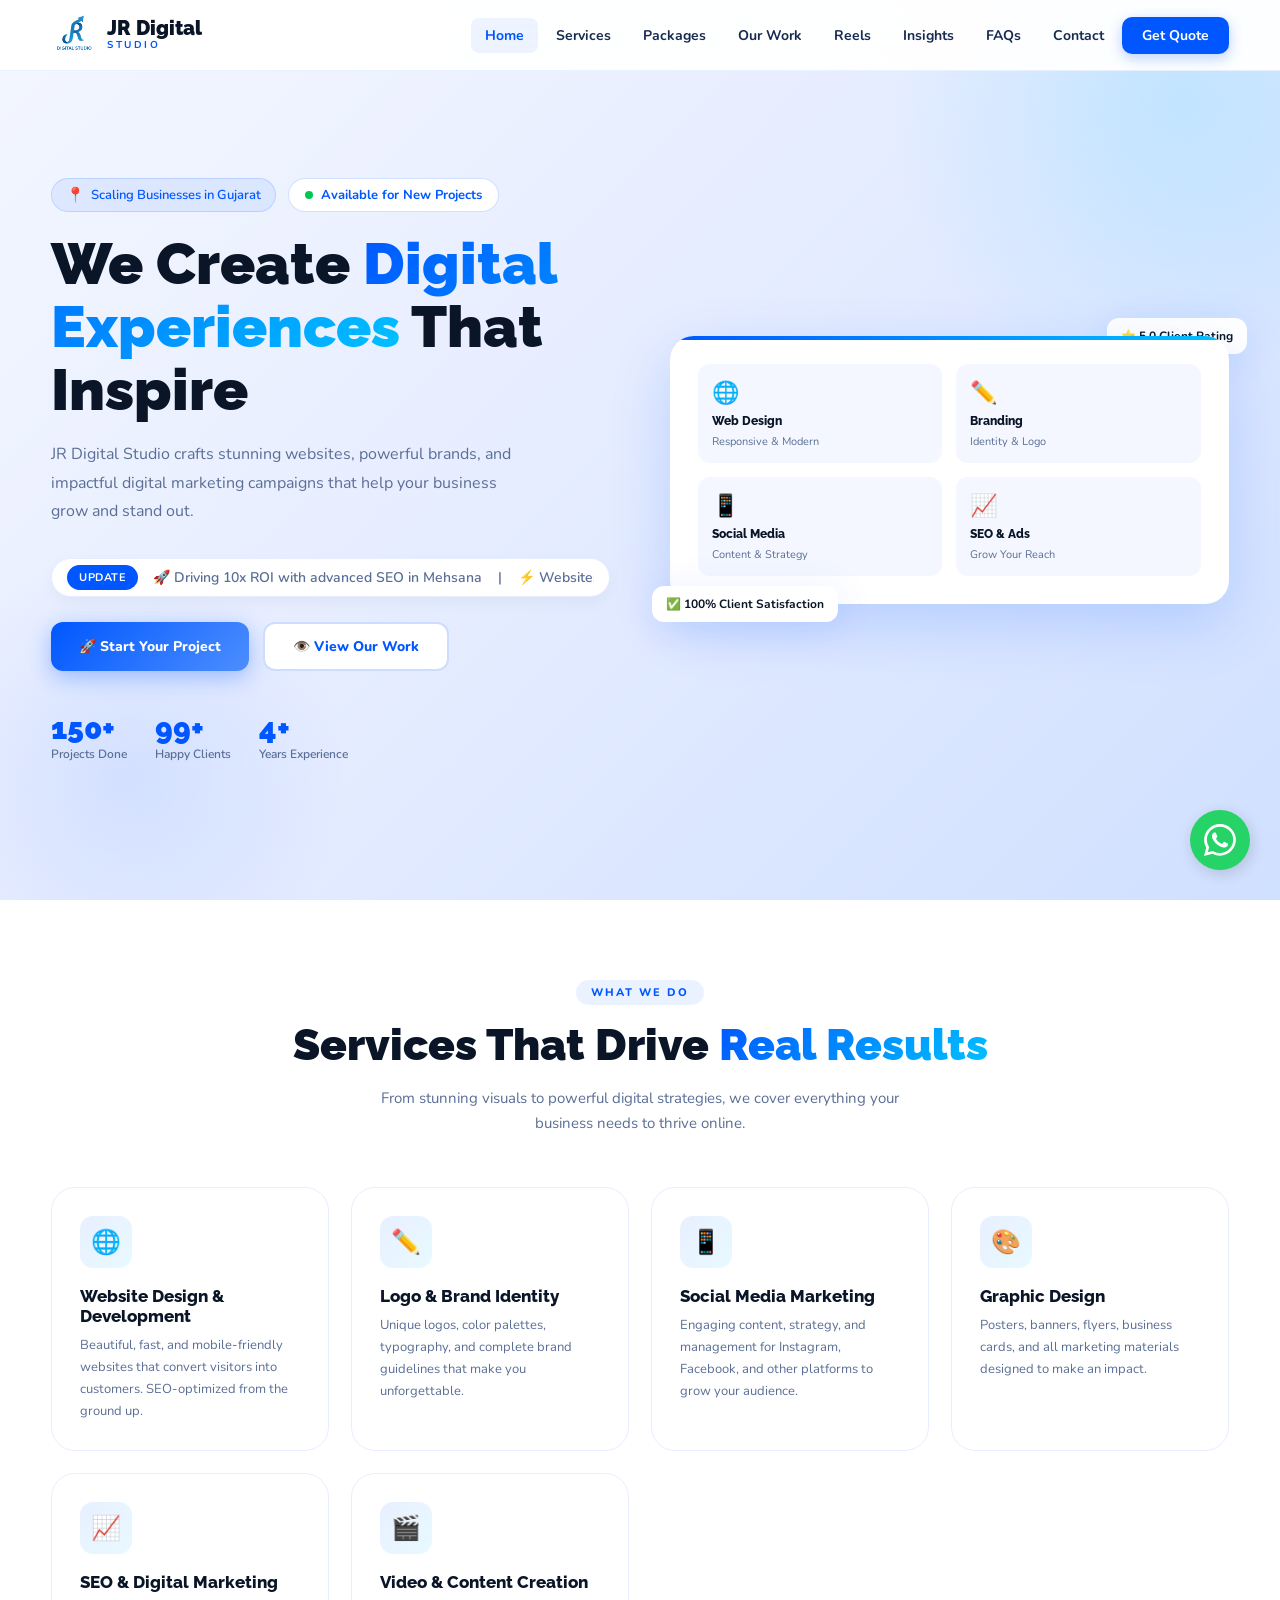
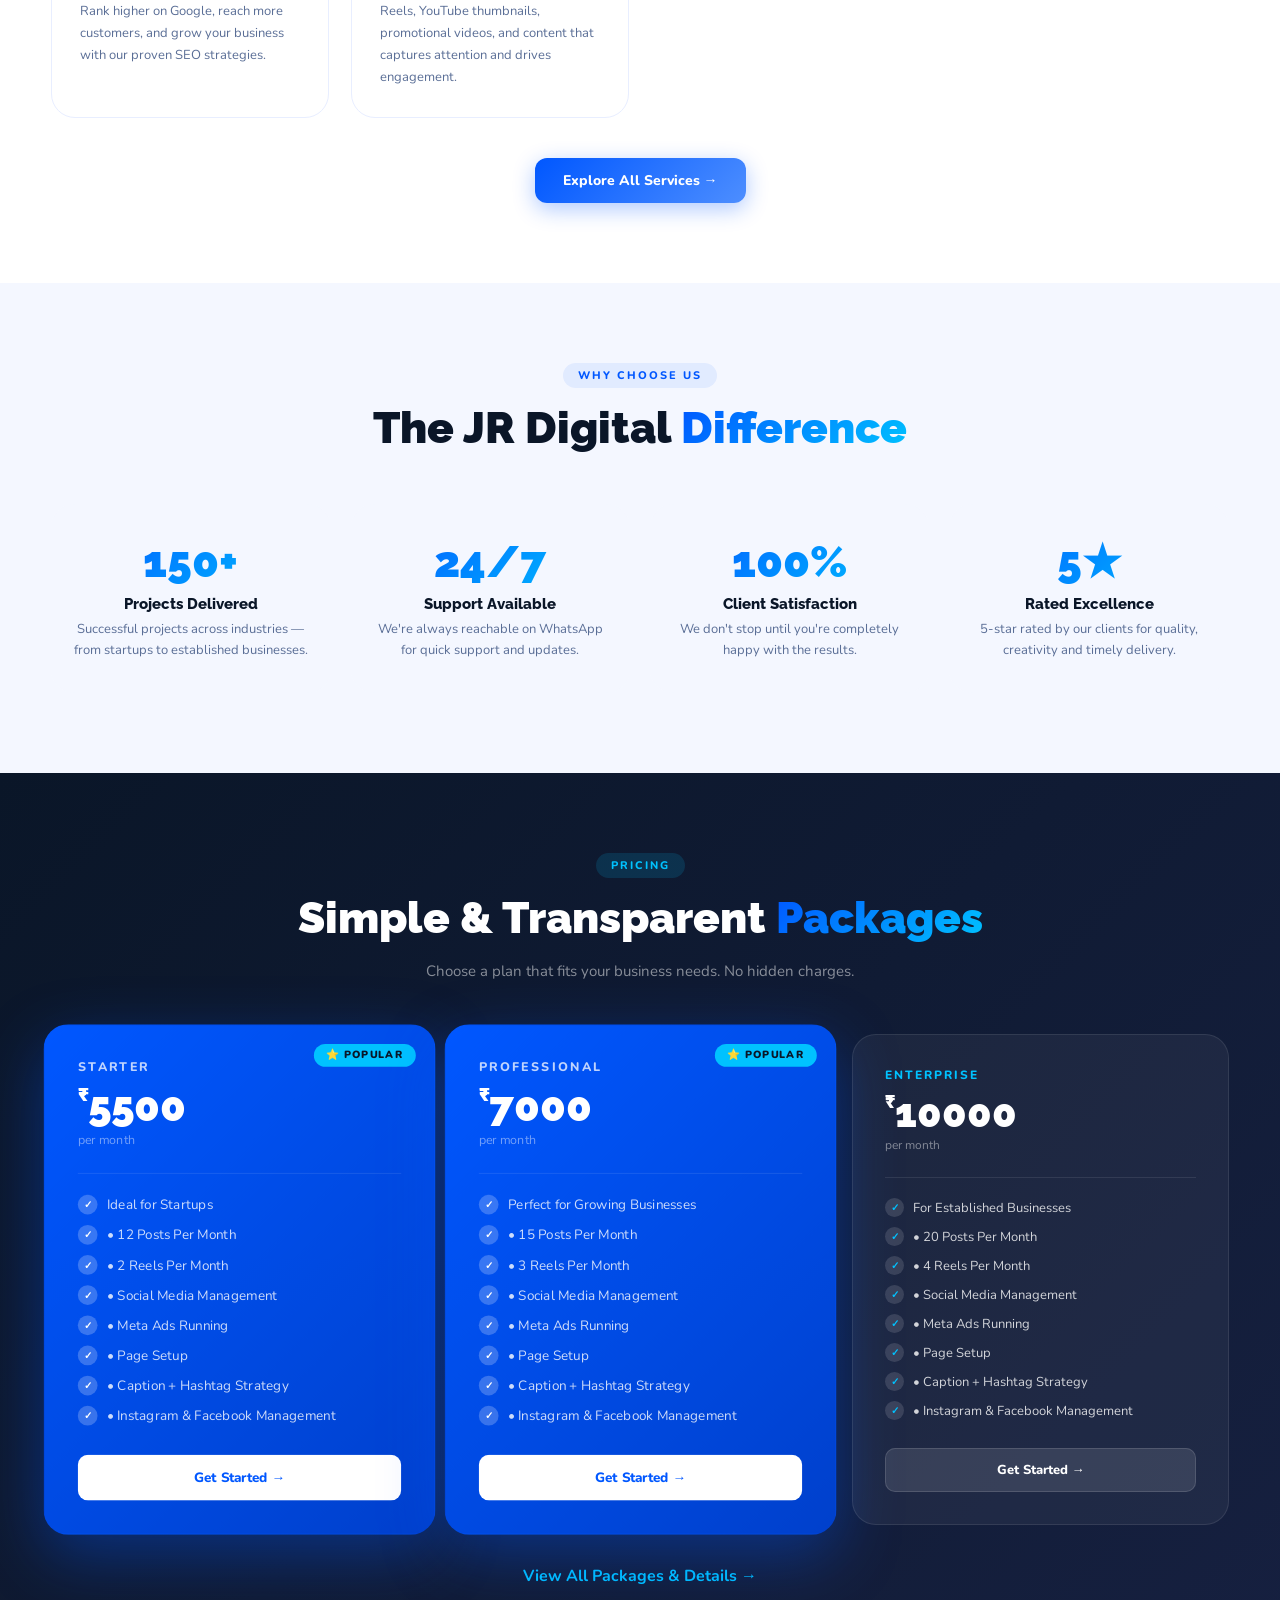
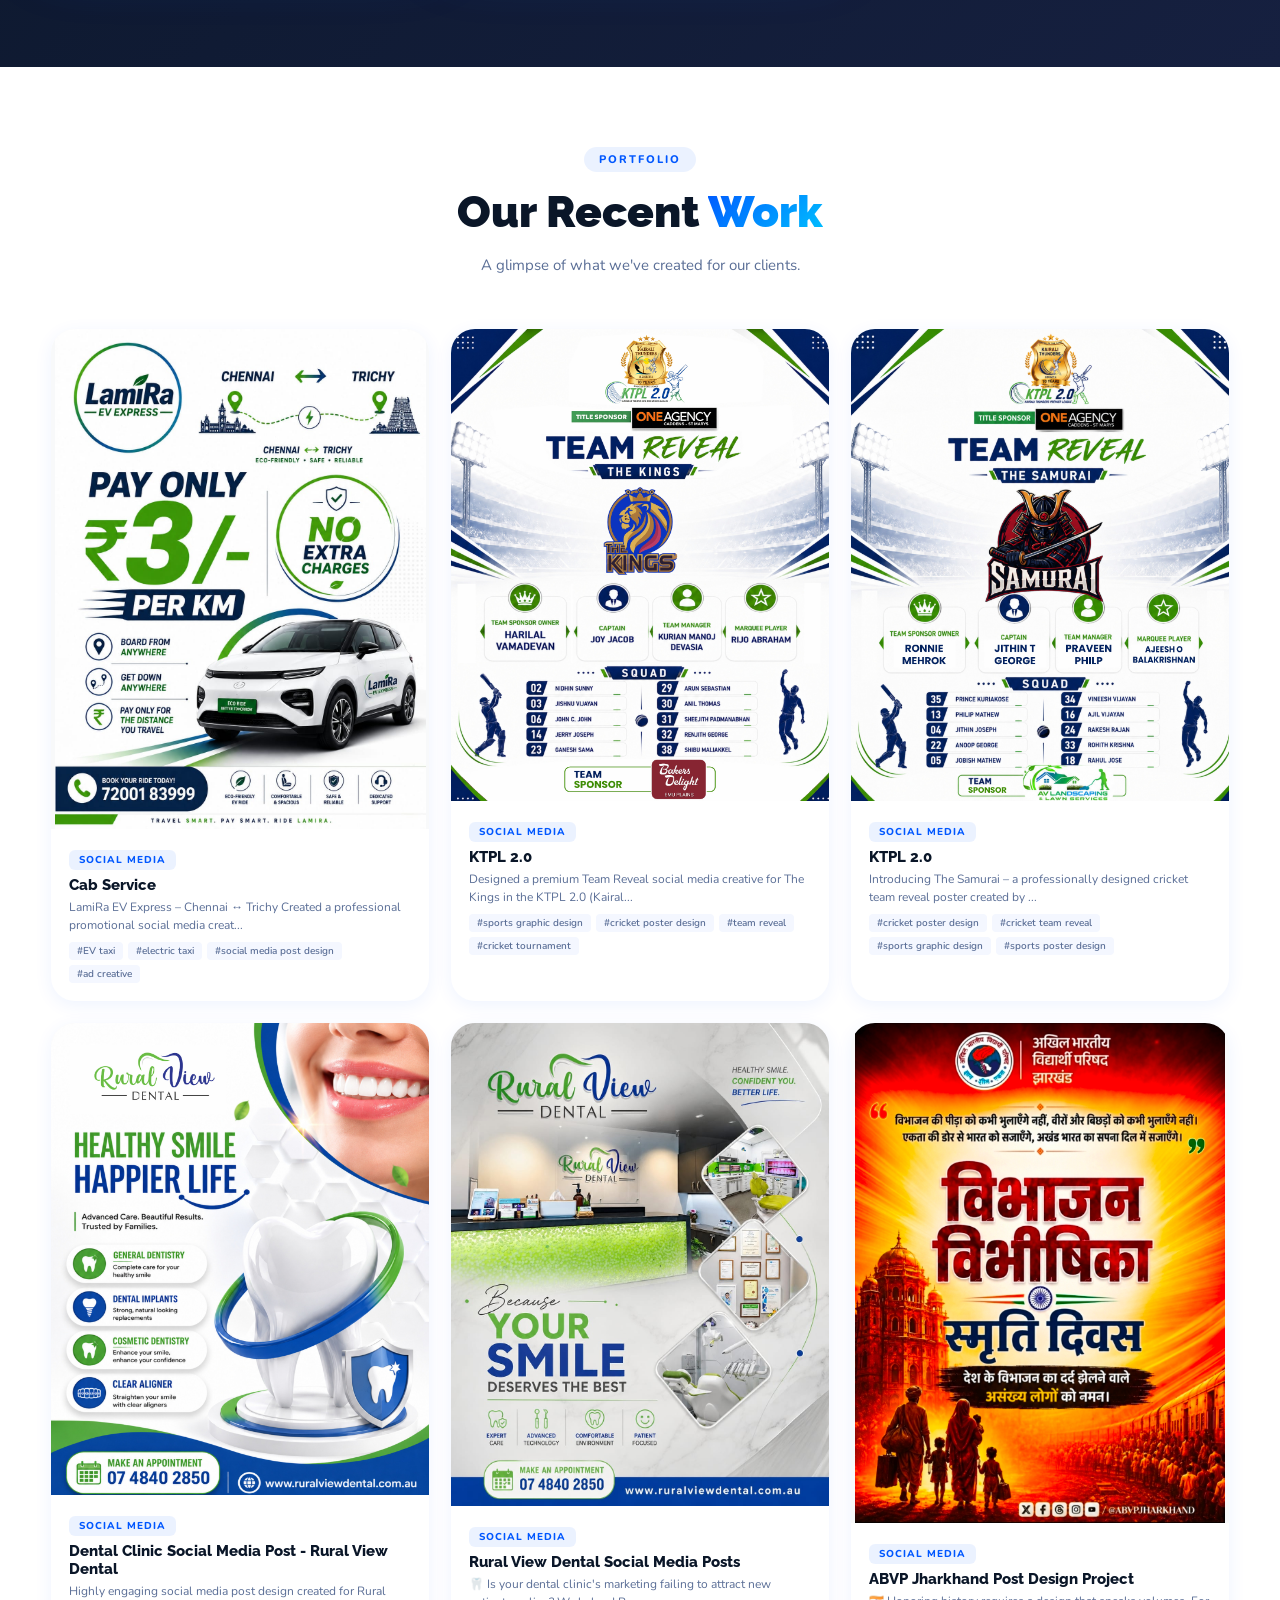
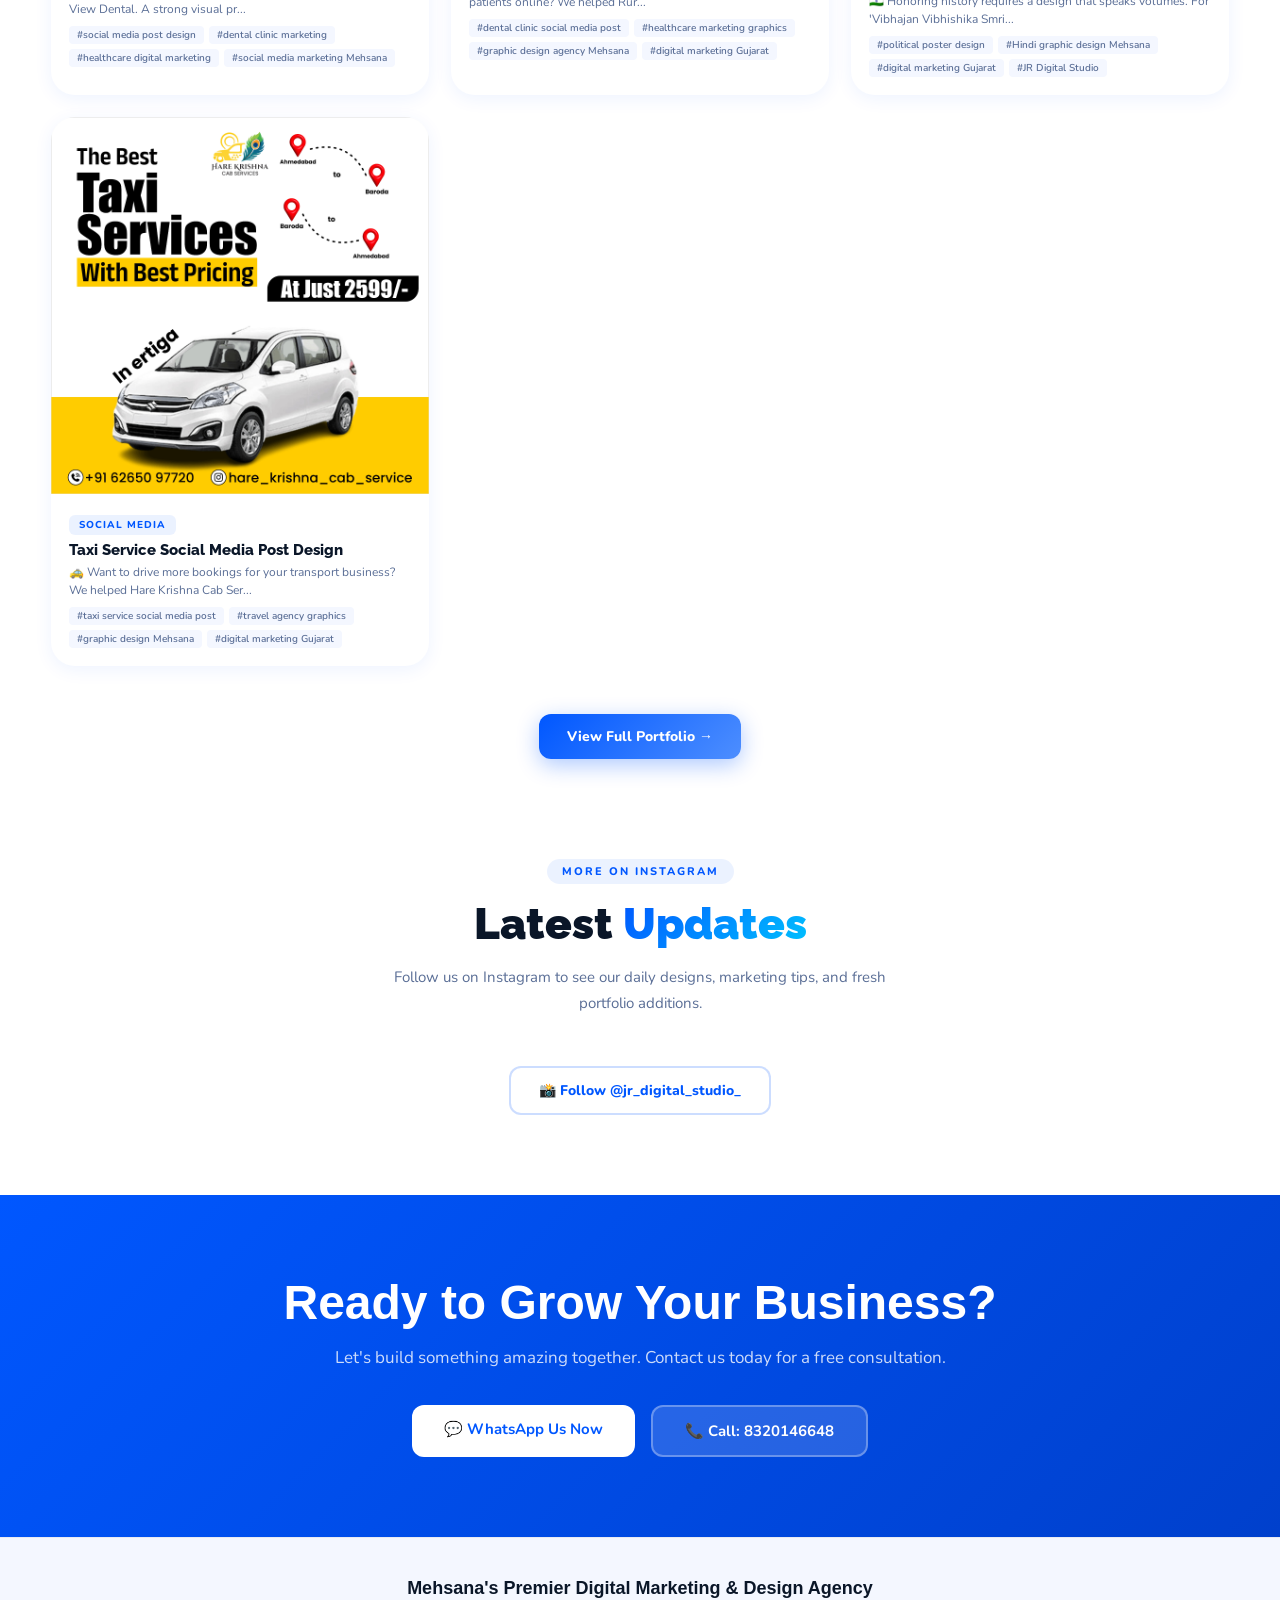
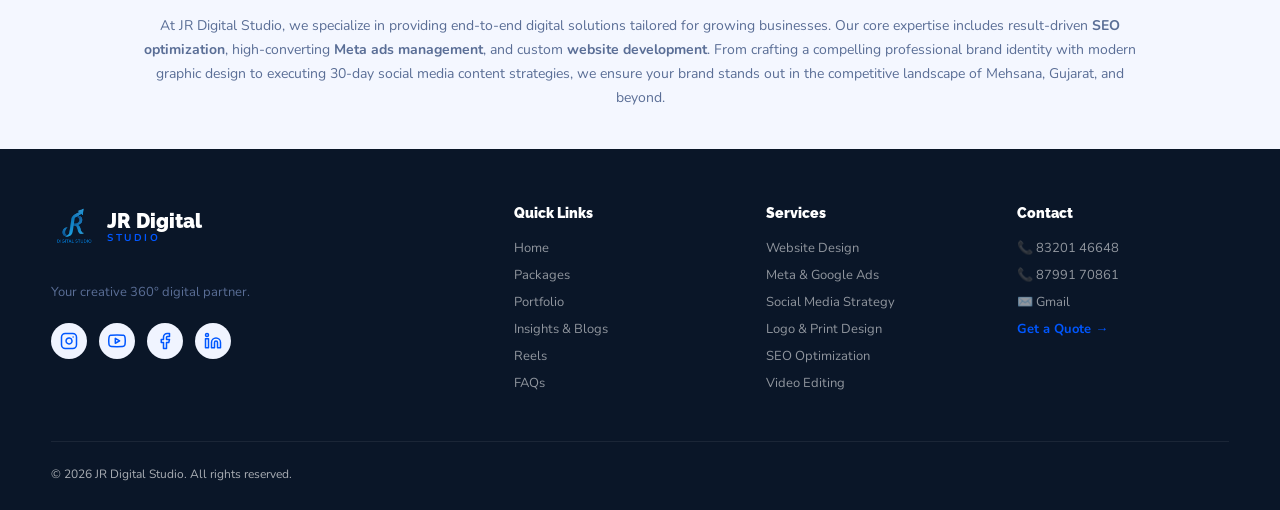
==== commit e624d792: "Update index.html" ====
--- a/index.html
+++ b/index.html
@@ -1,12 +1,36 @@
 <!DOCTYPE html>
 <html lang="en">
 <head>
+  <link rel="manifest" href="manifest.json">
   <!-- Open Graph / Social Media Meta Tags -->
 <meta property="og:type" content="website">
 <meta property="og:url" content="https://www.jrdigitalstudios.com/">
 <meta property="og:title" content="JR Digital Studio | 360° Digital Marketing Agency">
 <meta property="og:description" content="Expert Web Design, SEO, Meta Ads, and Graphic Design services to grow your business online.">
 <meta property="og:image" content="https://www.jrdigitalstudios.com/jr.png">
+  <!-- AI Organization Schema -->
+<script type="application/ld+json">
+{
+  "@context": "https://schema.org",
+  "@type": "Organization",
+  "name": "JR Digital Studio",
+  "url": "https://www.jrdigitalstudios.com/",
+  "logo": "https://www.jrdigitalstudios.com/jr.png",
+  "description": "Premium Digital Marketing, Web Development, and Graphic Design Agency in Mehsana, Gujarat.",
+  "telephone": "+91-8320146648",
+  "email": "jrdigitalstudio8@gmail.com",
+  "address": {
+    "@type": "PostalAddress",
+    "addressLocality": "Mehsana",
+    "addressRegion": "Gujarat",
+    "addressCountry": "IN"
+  },
+  "sameAs": [
+    "https://www.instagram.com/jr_digital_studio_",
+    "https://www.linkedin.com/company/jr-digital-studio"
+  ]
+}
+</script>
 
 <!-- Twitter Meta Tags -->
 <meta name="twitter:card" content="summary_large_image">
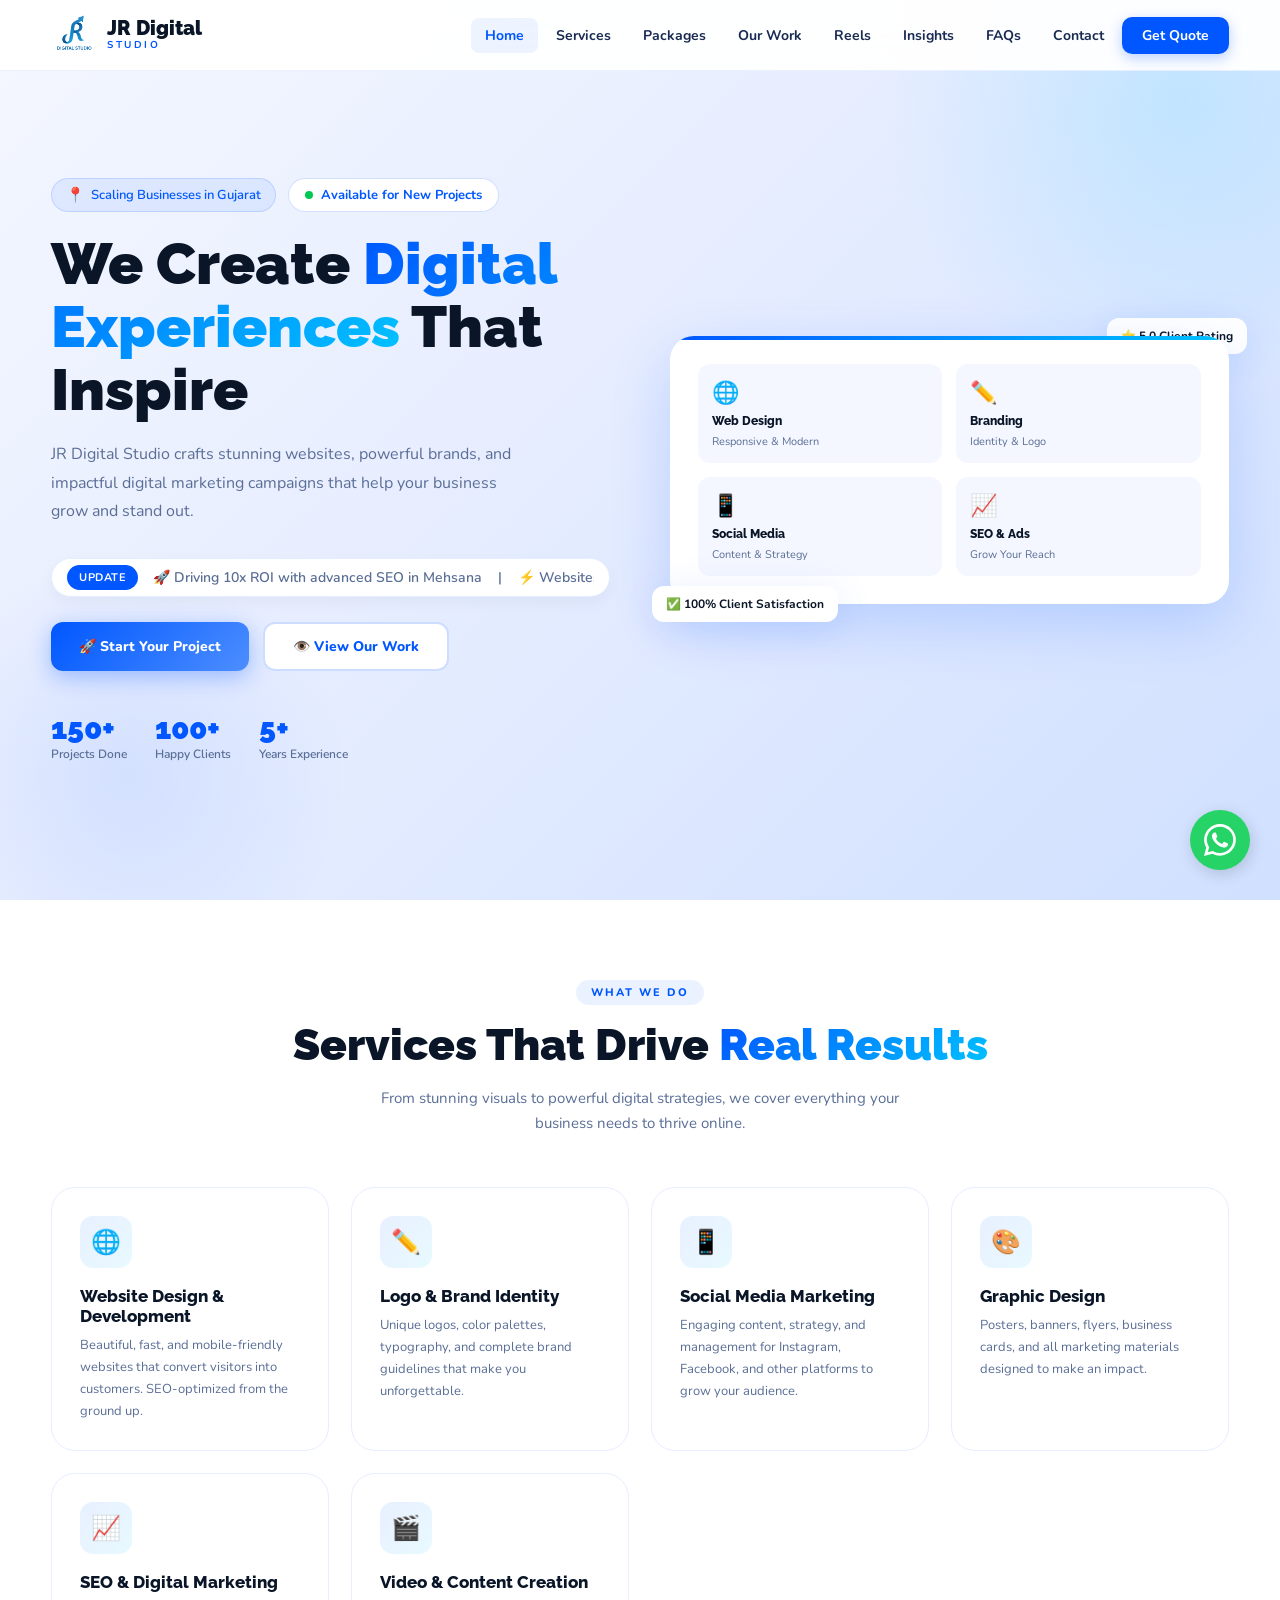
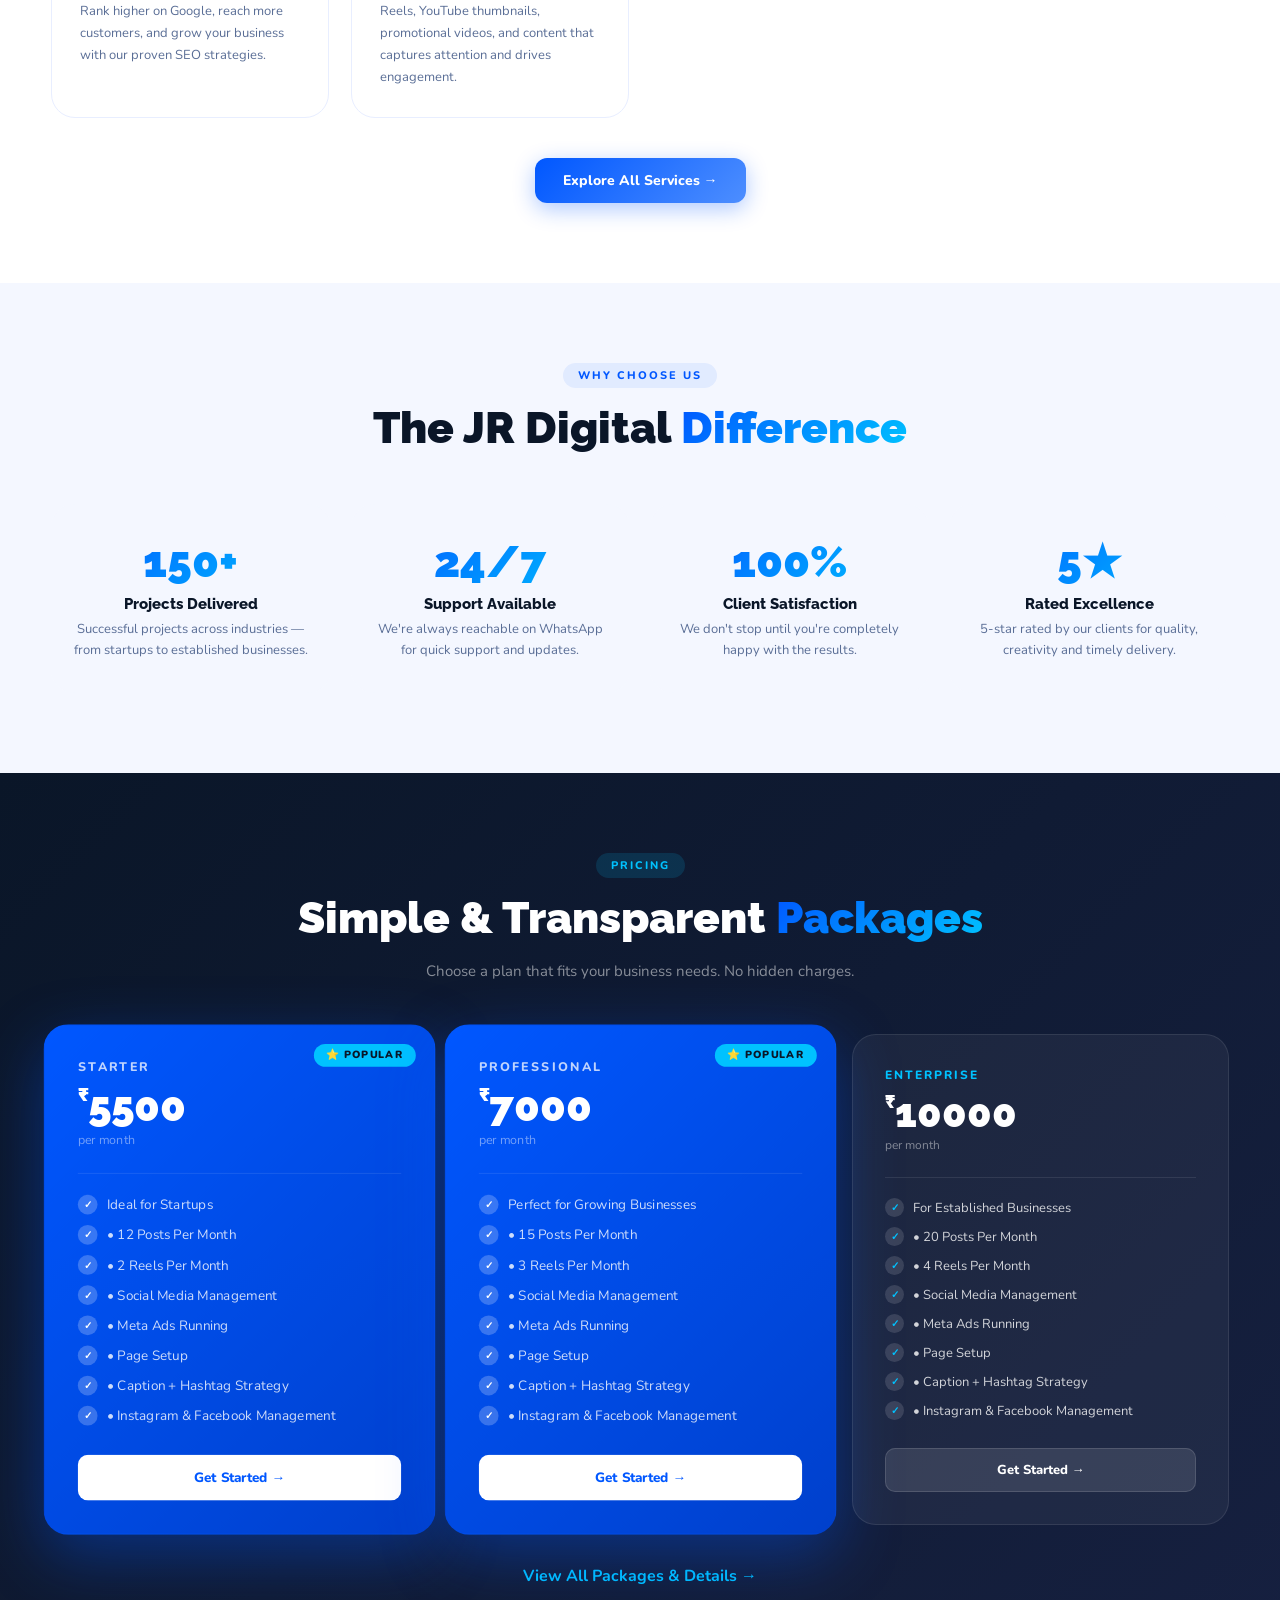
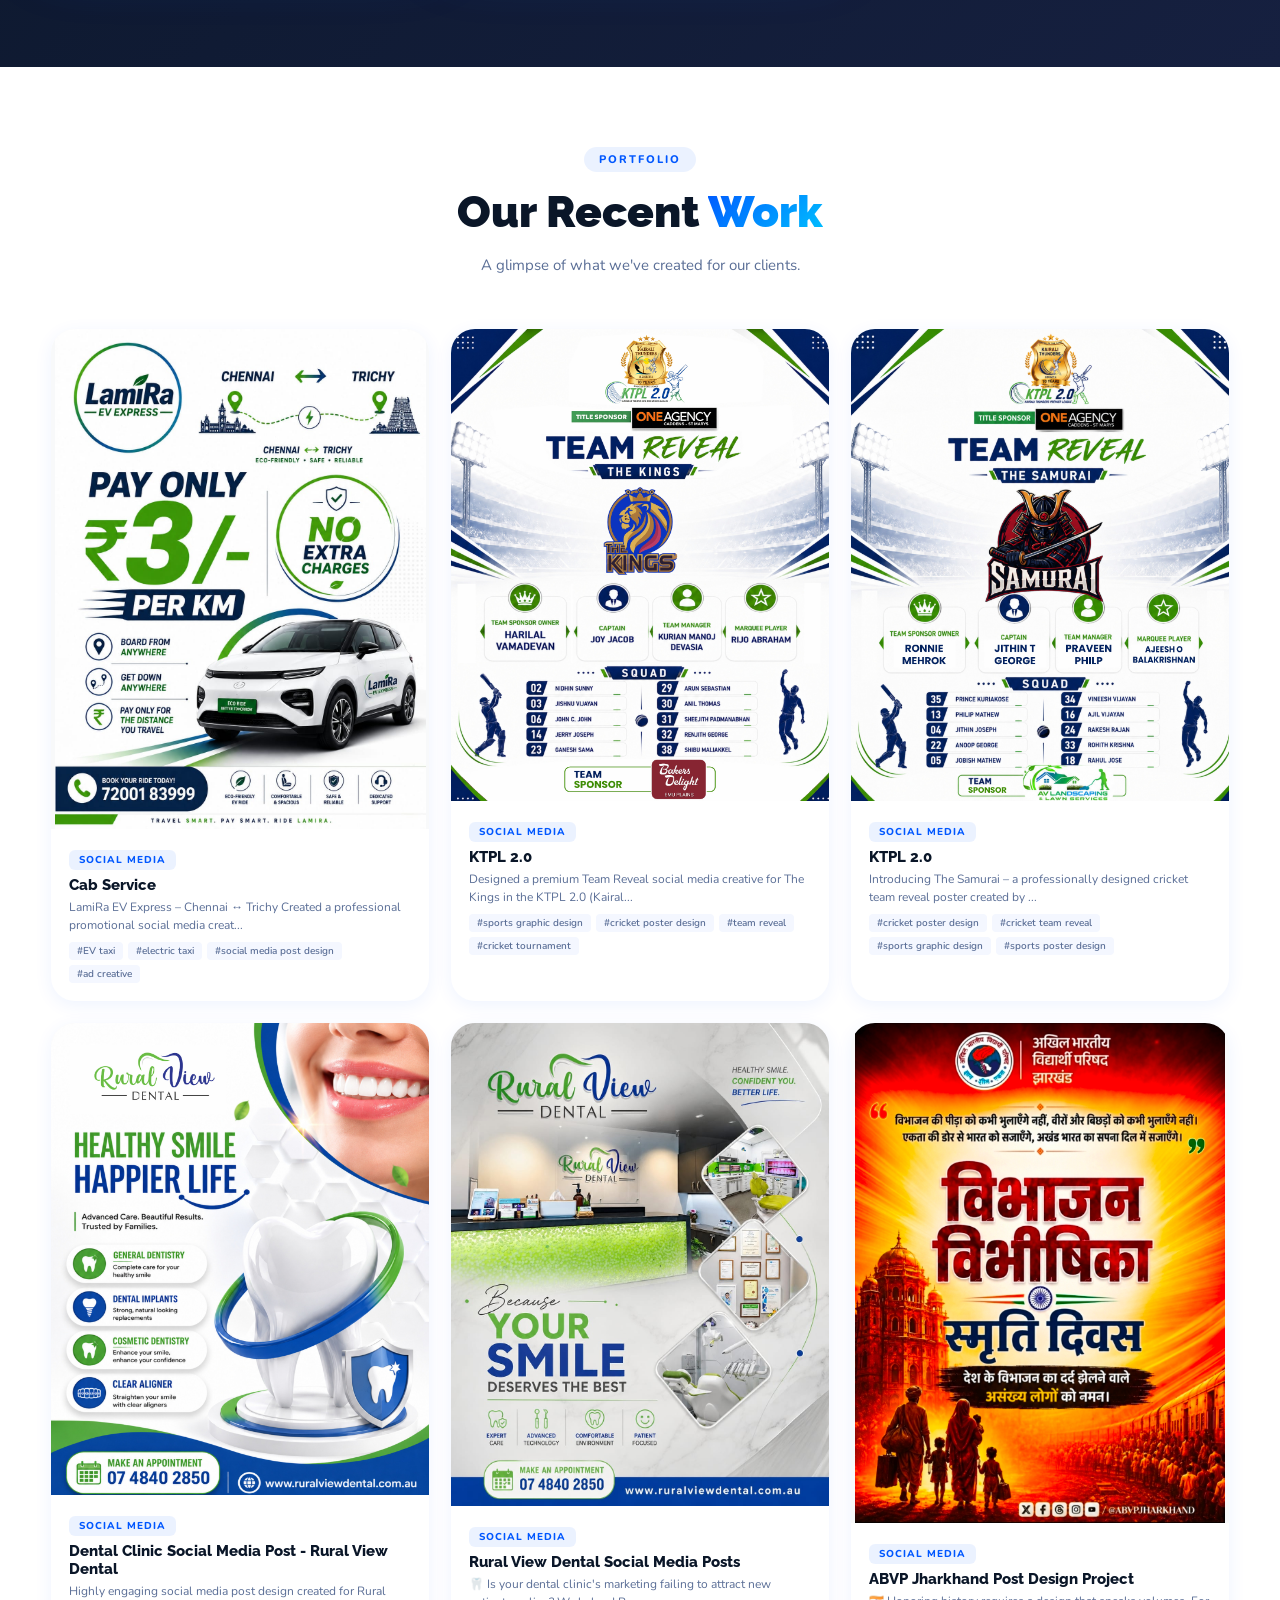
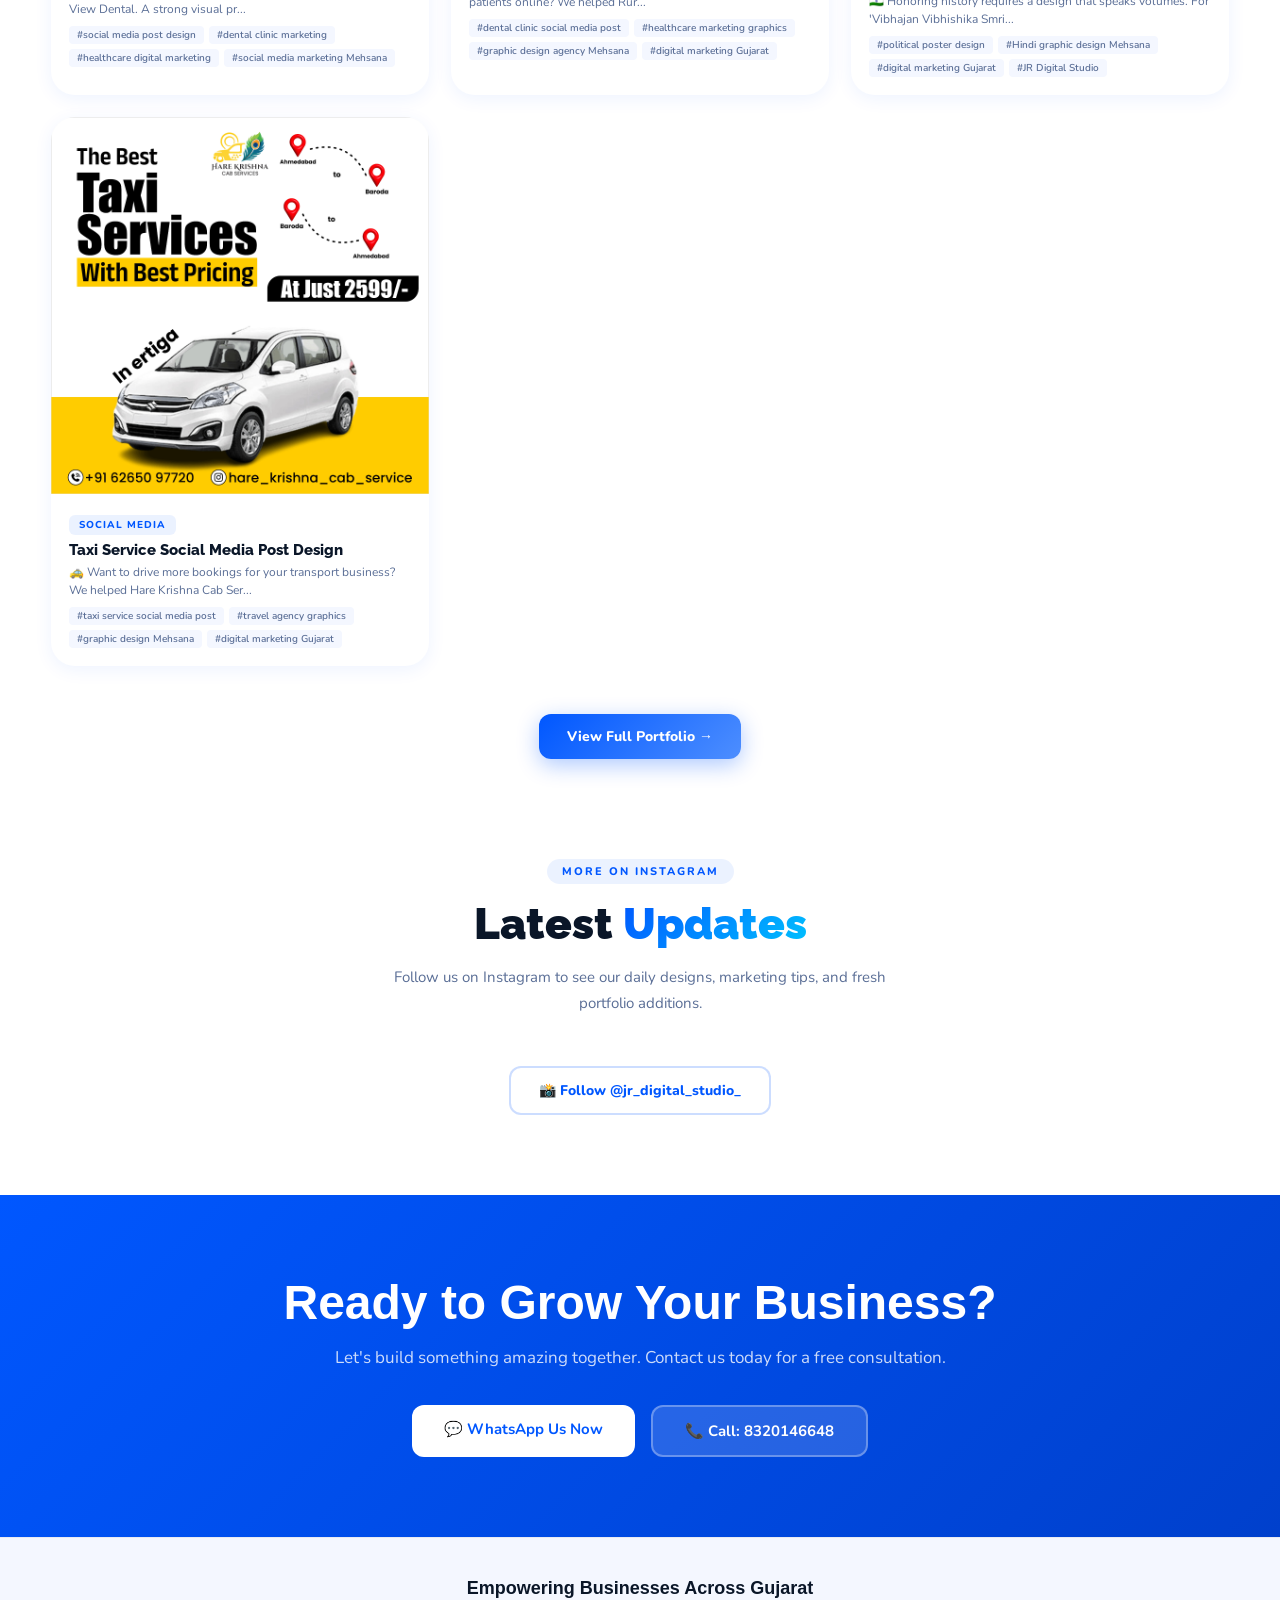
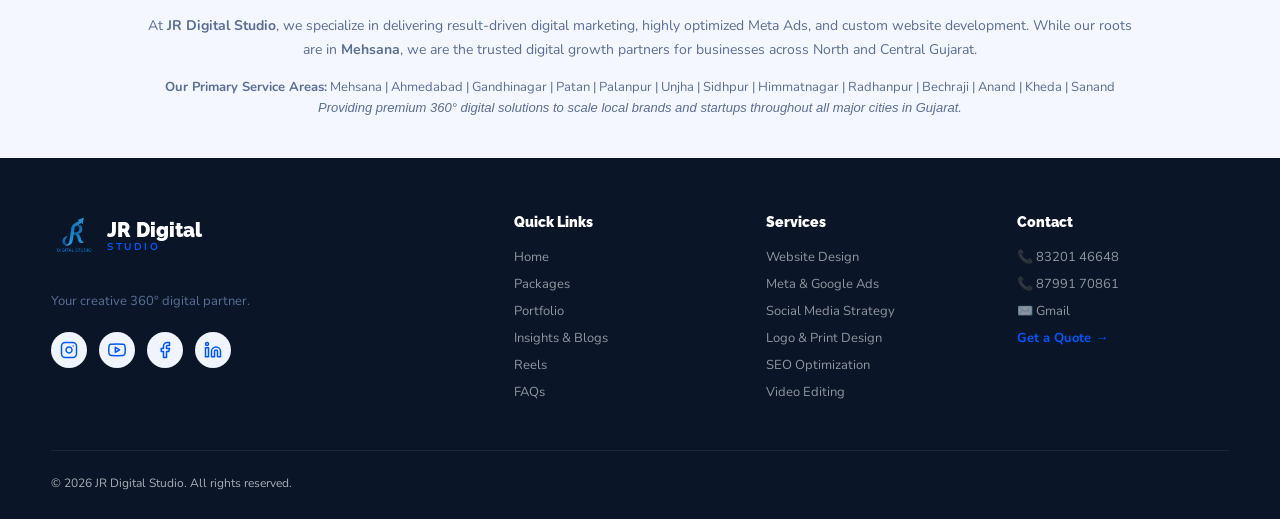
==== commit 99687944: "Update index.html" ====
--- a/index.html
+++ b/index.html
@@ -1,156 +1,159 @@
 <!DOCTYPE html>
 <html lang="en">
 <head>
+  <!-- SEO Optimized Title & Description for North & Central Gujarat -->
+  <title>Best Digital Marketing Agency in Mehsana, Ahmedabad & Gujarat</title>
+  <meta name="description" content="JR Digital Studio is a leading digital marketing and web design company serving Mehsana, Ahmedabad, Gandhinagar, Patan, Palanpur and across North & Central Gujarat.">
+  <meta name="keywords" content="digital marketing agency in mehsana, SEO company ahmedabad, web design patan, social media marketing gandhinagar, digital agency palanpur, unjha, sidhpur, himmatnagar, radhanpur, bechraji, anand, kheda, sanand, North Gujarat, Central Gujarat">
+  
   <link rel="manifest" href="manifest.json">
+  
   <!-- Open Graph / Social Media Meta Tags -->
-<meta property="og:type" content="website">
-<meta property="og:url" content="https://www.jrdigitalstudios.com/">
-<meta property="og:title" content="JR Digital Studio | 360° Digital Marketing Agency">
-<meta property="og:description" content="Expert Web Design, SEO, Meta Ads, and Graphic Design services to grow your business online.">
-<meta property="og:image" content="https://www.jrdigitalstudios.com/jr.png">
+  <meta property="og:type" content="website">
+  <meta property="og:url" content="https://www.jrdigitalstudios.com/">
+  <meta property="og:title" content="JR Digital Studio | 360° Digital Marketing Agency">
+  <meta property="og:description" content="Expert Web Design, SEO, Meta Ads, and Graphic Design services to grow your business online.">
+  <meta property="og:image" content="https://www.jrdigitalstudios.com/jr.png">
+  
   <!-- AI Organization Schema -->
-<script type="application/ld+json">
-{
-  "@context": "https://schema.org",
-  "@type": "Organization",
-  "name": "JR Digital Studio",
-  "url": "https://www.jrdigitalstudios.com/",
-  "logo": "https://www.jrdigitalstudios.com/jr.png",
-  "description": "Premium Digital Marketing, Web Development, and Graphic Design Agency in Mehsana, Gujarat.",
-  "telephone": "+91-8320146648",
-  "email": "jrdigitalstudio8@gmail.com",
-  "address": {
-    "@type": "PostalAddress",
-    "addressLocality": "Mehsana",
-    "addressRegion": "Gujarat",
-    "addressCountry": "IN"
-  },
-  "sameAs": [
-    "https://www.instagram.com/jr_digital_studio_",
-    "https://www.linkedin.com/company/jr-digital-studio"
-  ]
-}
-</script>
-
-<!-- Twitter Meta Tags -->
-<meta name="twitter:card" content="summary_large_image">
-<meta name="twitter:title" content="JR Digital Studio | 360° Digital Marketing Agency">
-<meta name="twitter:description" content="Expert Web Design, SEO, Meta Ads, and Graphic Design services to grow your business online.">
-<meta name="twitter:image" content="https://www.jrdigitalstudios.com/jr.png">
+  <script type="application/ld+json">
+  {
+    "@context": "https://schema.org",
+    "@type": "Organization",
+    "name": "JR Digital Studio",
+    "url": "https://www.jrdigitalstudios.com/",
+    "logo": "https://www.jrdigitalstudios.com/jr.png",
+    "description": "Premium Digital Marketing, Web Development, and Graphic Design Agency in Mehsana, Gujarat.",
+    "telephone": "+91-8320146648",
+    "email": "jrdigitalstudio8@gmail.com",
+    "address": {
+      "@type": "PostalAddress",
+      "addressLocality": "Mehsana",
+      "addressRegion": "Gujarat",
+      "addressCountry": "IN"
+    },
+    "sameAs": [
+      "https://www.instagram.com/jr_digital_studio_",
+      "https://www.linkedin.com/company/jr-digital-studio"
+    ]
+  }
+  </script>
+
+  <!-- Twitter Meta Tags -->
+  <meta name="twitter:card" content="summary_large_image">
+  <meta name="twitter:title" content="JR Digital Studio | 360° Digital Marketing Agency">
+  <meta name="twitter:description" content="Expert Web Design, SEO, Meta Ads, and Graphic Design services to grow your business online.">
+  <meta name="twitter:image" content="https://www.jrdigitalstudios.com/jr.png">
+  
   <!-- Website Favicon / Google Search Logo -->
-<link rel="icon" type="image/png" href="jr.png">
-<link rel="apple-touch-icon" href="jr.png">
+  <link rel="icon" type="image/png" href="jr.png">
+  <link rel="apple-touch-icon" href="jr.png">
   <link rel="canonical" href="https://www.jrdigitalstudios.com/" />
+  
   <script type="application/ld+json">
-{
-  "@context": "https://schema.org",
-  "@type": "ProfessionalService",
-  "name": "JR Digital Studio",
-  "image": "https://yourwebsite.com/logo.png",
-  "@id": "https://yourwebsite.com",
-  "url": "https://yourwebsite.com",
-  "telephone": "+918320146648",
-  "email": "jrdigitalstudio8@gmail.com",
-  "address": {
-    "@type": "PostalAddress",
-    "addressLocality": "Mehsana",
-    "addressRegion": "Gujarat",
-    "addressCountry": "IN"
-  },
-  "geo": {
-    "@type": "GeoCoordinates",
-    "latitude": 23.5880,
-    "longitude": 72.3693
-  },
-  "areaServed": [
-    {
-      "@type": "Country",
-      "name": "India"
+  {
+    "@context": "https://schema.org",
+    "@type": "ProfessionalService",
+    "name": "JR Digital Studio",
+    "image": "https://yourwebsite.com/logo.png",
+    "@id": "https://yourwebsite.com",
+    "url": "https://yourwebsite.com",
+    "telephone": "+918320146648",
+    "email": "jrdigitalstudio8@gmail.com",
+    "address": {
+      "@type": "PostalAddress",
+      "addressLocality": "Mehsana",
+      "addressRegion": "Gujarat",
+      "addressCountry": "IN"
     },
-    {
-      "@type": "AdministrativeArea",
-      "name": "Global"
-    }
-  ],
-  "priceRange": "₹₹",
-  "knowsAbout": [
-    "Digital Marketing",
-    "Social Media Marketing",
-    "Meta Ads",
-    "Google Ads",
-    "Brochure Design",
-    "Reels Editing",
-    "Video Editing",
-    "Graphic Design",
-    "Content Creation",
-    "Web Design"
-  ],
-  "hasOfferCatalog": {
-    "@type": "OfferCatalog",
-    "name": "Digital Marketing and Creative Services",
-    "itemListElement": [
+    "geo": {
+      "@type": "GeoCoordinates",
+      "latitude": 23.5880,
+      "longitude": 72.3693
+    },
+    "areaServed": [
       {
-        "@type": "Offer",
-        "itemOffered": {
-          "@type": "Service",
-          "name": "Digital Marketing & Social Media Marketing"
-        }
+        "@type": "Country",
+        "name": "India"
       },
       {
-        "@type": "Offer",
-        "itemOffered": {
-          "@type": "Service",
-          "name": "Meta Ads & Google Ads Management"
+        "@type": "AdministrativeArea",
+        "name": "Global"
+      }
+    ],
+    "priceRange": "₹₹",
+    "knowsAbout": [
+      "Digital Marketing",
+      "Social Media Marketing",
+      "Meta Ads",
+      "Google Ads",
+      "Brochure Design",
+      "Reels Editing",
+      "Video Editing",
+      "Graphic Design",
+      "Content Creation",
+      "Web Design"
+    ],
+    "hasOfferCatalog": {
+      "@type": "OfferCatalog",
+      "name": "Digital Marketing and Creative Services",
+      "itemListElement": [
+        {
+          "@type": "Offer",
+          "itemOffered": {
+            "@type": "Service",
+            "name": "Digital Marketing & Social Media Marketing"
+          }
+        },
+        {
+          "@type": "Offer",
+          "itemOffered": {
+            "@type": "Service",
+            "name": "Meta Ads & Google Ads Management"
+          }
+        },
+        {
+          "@type": "Offer",
+          "itemOffered": {
+            "@type": "Service",
+            "name": "Graphic Design & Brochure Design"
+          }
+        },
+        {
+          "@type": "Offer",
+          "itemOffered": {
+            "@type": "Service",
+            "name": "Video Editing & Instagram Reels Production"
+          }
+        },
+        {
+          "@type": "Offer",
+          "itemOffered": {
+            "@type": "Service",
+            "name": "Content Creation & Brand Strategy"
+          }
         }
-      },
-      {
-        "@type": "Offer",
-        "itemOffered": {
-          "@type": "Service",
-          "name": "Graphic Design & Brochure Design"
-        }
-      },
-      {
-        "@type": "Offer",
-        "itemOffered": {
-          "@type": "Service",
-          "name": "Video Editing & Instagram Reels Production"
-        }
-      },
-      {
-        "@type": "Offer",
-        "itemOffered": {
-          "@type": "Service",
-          "name": "Content Creation & Brand Strategy"
-        }
-      }
+      ]
+    },
+    "sameAs": [
+      "https://www.instagram.com/jr_digital_studio_"
     ]
-  },
-  "sameAs": [
-    "https://www.instagram.com/jr_digital_studio_"
-  ]
-}
-</script>
+  }
+  </script>
+  
   <!-- Google tag (gtag.js) -->
-<script async src="https://www.googletagmanager.com/gtag/js?id=G-WJWTW6DXVD"></script>
-<script>
-  window.dataLayer = window.dataLayer || [];
-  function gtag(){dataLayer.push(arguments);}
-  gtag('js', new Date());
-
-  gtag('config', 'G-WJWTW6DXVD');
-</script>
+  <script async src="https://www.googletagmanager.com/gtag/js?id=G-WJWTW6DXVD"></script>
+  <script>
+    window.dataLayer = window.dataLayer || [];
+    function gtag(){dataLayer.push(arguments);}
+    gtag('js', new Date());
+    gtag('config', 'G-WJWTW6DXVD');
+  </script>
+  
   <meta charset="UTF-8">
   <meta name="viewport" content="width=device-width, initial-scale=1.0">
-  <title>JR Digital Studio | Creative Digital Agency - Web Design, Branding & SEO</title>
-  <meta name="description" content="JR Digital Studio is a creative digital agency offering web design, branding, social media marketing, logo design and SEO services. Contact us at 8320146648.">
-  <meta name="keywords" content="JR Digital Studio, digital agency, web design, branding, logo design, social media, SEO, digital marketing, digital marketing agency Mehsana, SEO expert Gujarat">
   <meta name="author" content="JR Digital Studio">
-  <meta property="og:title" content="JR Digital Studio | Creative Digital Agency">
-  <meta property="og:description" content="Transforming businesses with stunning digital experiences. Web Design, Branding & Digital Marketing in Mehsana, Gujarat.">
-  <meta property="og:type" content="website">
   <meta name="robots" content="index, follow">
-  <link rel="canonical" href="https://jrdigitalstudio.com/">
   <link rel="stylesheet" href="style.css">
   
   <!-- CSS for Interactive Elements & 100% Mobile Responsive Fix -->
@@ -270,19 +273,6 @@
         }
     }
   </style>
-
-  <!-- Structured Data -->
-  <script type="application/ld+json">
-  {
-    "@context": "https://schema.org",
-    "@type": "LocalBusiness",
-    "name": "JR Digital Studio",
-    "description": "Creative digital agency offering web design, branding, social media and SEO services in Mehsana, Gujarat.",
-    "telephone": "+918320146648",
-    "email": "jrdigitalstudio8@gmail.com",
-    "url": "https://jrdigitalstudio.com"
-  }
-  </script>
 </head>
 <body>
 
@@ -552,9 +542,13 @@
 <!-- SEO Content Section -->
 <section class="seo-section" style="background: var(--off-white); padding: 40px 20px; border-top: 1px solid rgba(0,0,0,0.05);">
   <div style="max-width: 1000px; margin: 0 auto; text-align: center;">
-    <h3 style="font-size: 18px; color: var(--dark); margin-bottom: 15px; font-family: 'Syne', sans-serif;">Mehsana's Premier Digital Marketing & Design Agency</h3>
-    <p style="font-size: 14px; color: var(--text-light); line-height: 1.7; margin-bottom: 0;">
-      At JR Digital Studio, we specialize in providing end-to-end digital solutions tailored for growing businesses. Our core expertise includes result-driven <strong>SEO optimization</strong>, high-converting <strong>Meta ads management</strong>, and custom <strong>website development</strong>. From crafting a compelling professional brand identity with modern graphic design to executing 30-day social media content strategies, we ensure your brand stands out in the competitive landscape of Mehsana, Gujarat, and beyond.
+    <h3 style="font-size: 18px; color: var(--dark); margin-bottom: 15px; font-family: 'Syne', sans-serif;">Empowering Businesses Across Gujarat</h3>
+    <p style="font-size: 14px; color: var(--text-light); line-height: 1.7; margin-bottom: 15px;">
+      At <strong>JR Digital Studio</strong>, we specialize in delivering result-driven digital marketing, highly optimized Meta Ads, and custom website development. While our roots are in <strong>Mehsana</strong>, we are the trusted digital growth partners for businesses across North and Central Gujarat.
+    </p>
+    <p style="font-size: 13px; color: var(--text-light); line-height: 1.6; margin-bottom: 0;">
+      <strong>Our Primary Service Areas:</strong> Mehsana | Ahmedabad | Gandhinagar | Patan | Palanpur | Unjha | Sidhpur | Himmatnagar | Radhanpur | Bechraji | Anand | Kheda | Sanand <br>
+      <em>Providing premium 360° digital solutions to scale local brands and startups throughout all major cities in Gujarat.</em>
     </p>
   </div>
 </section>
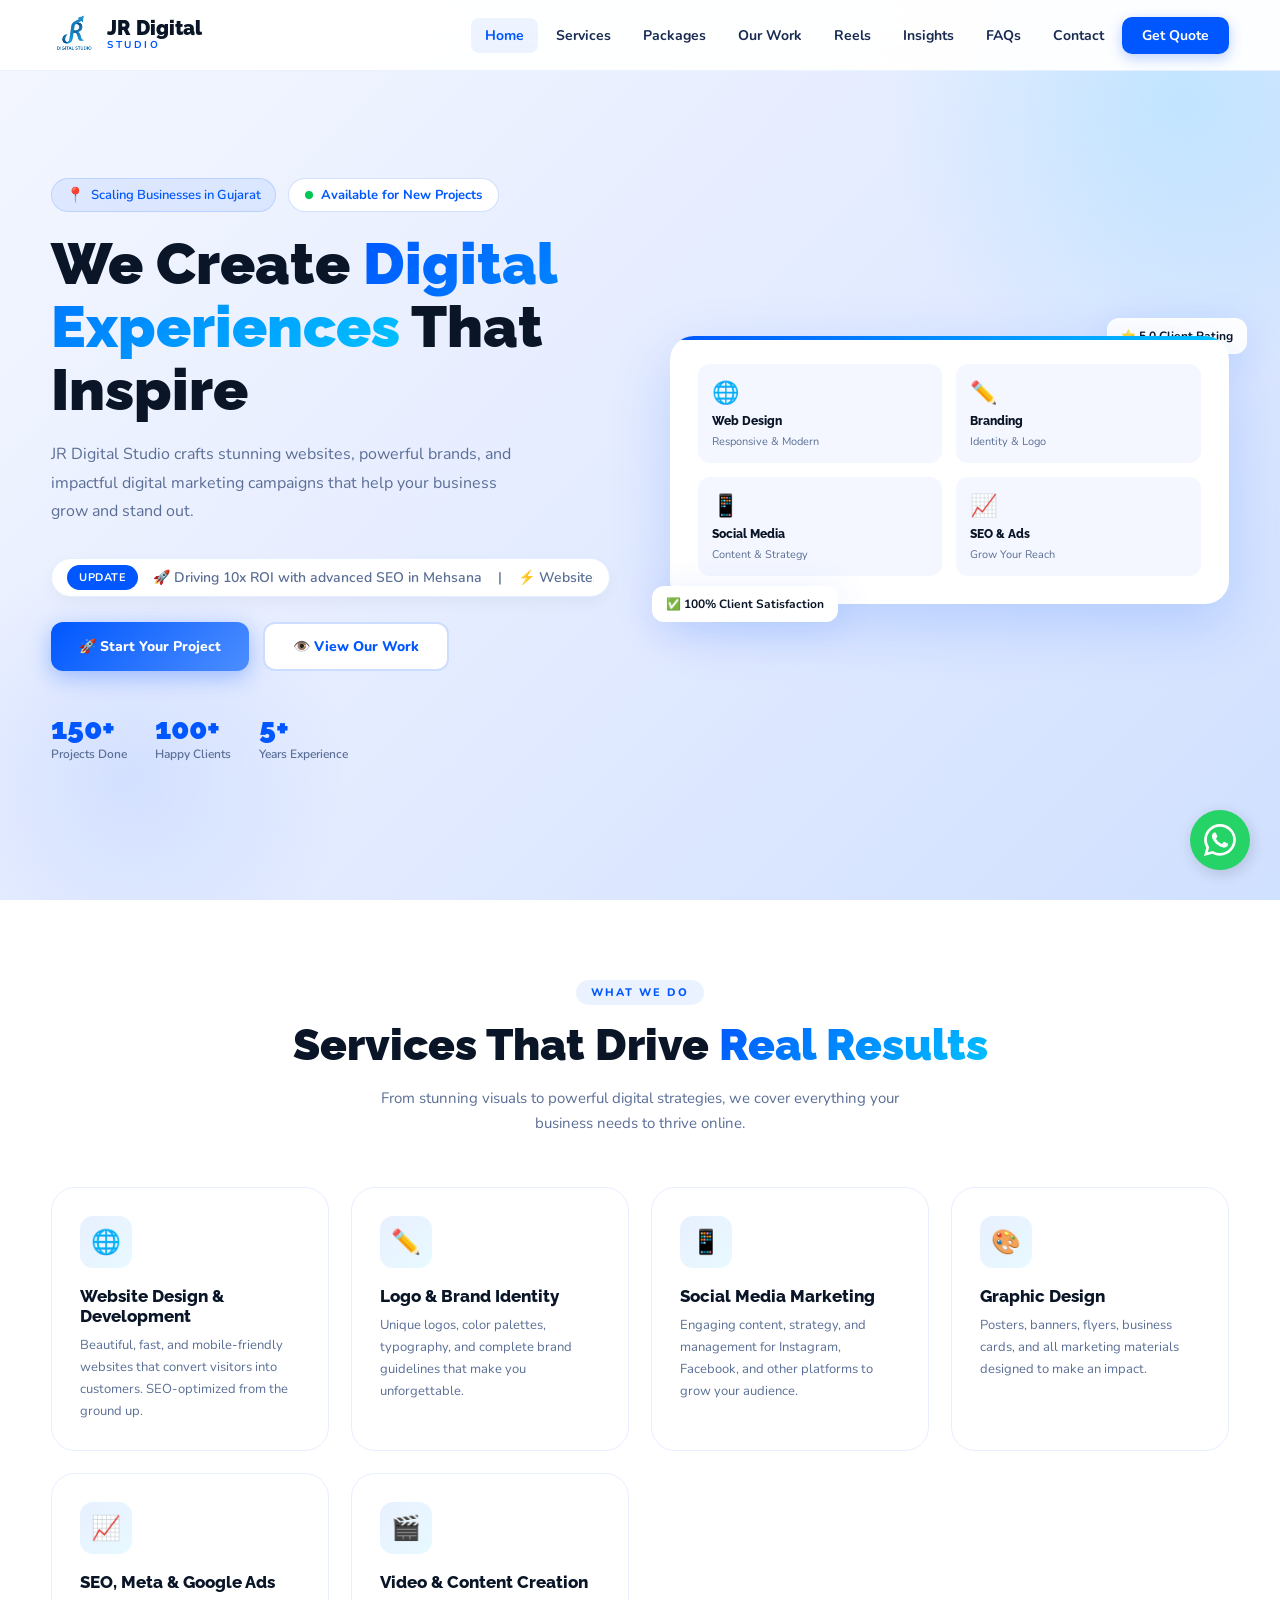
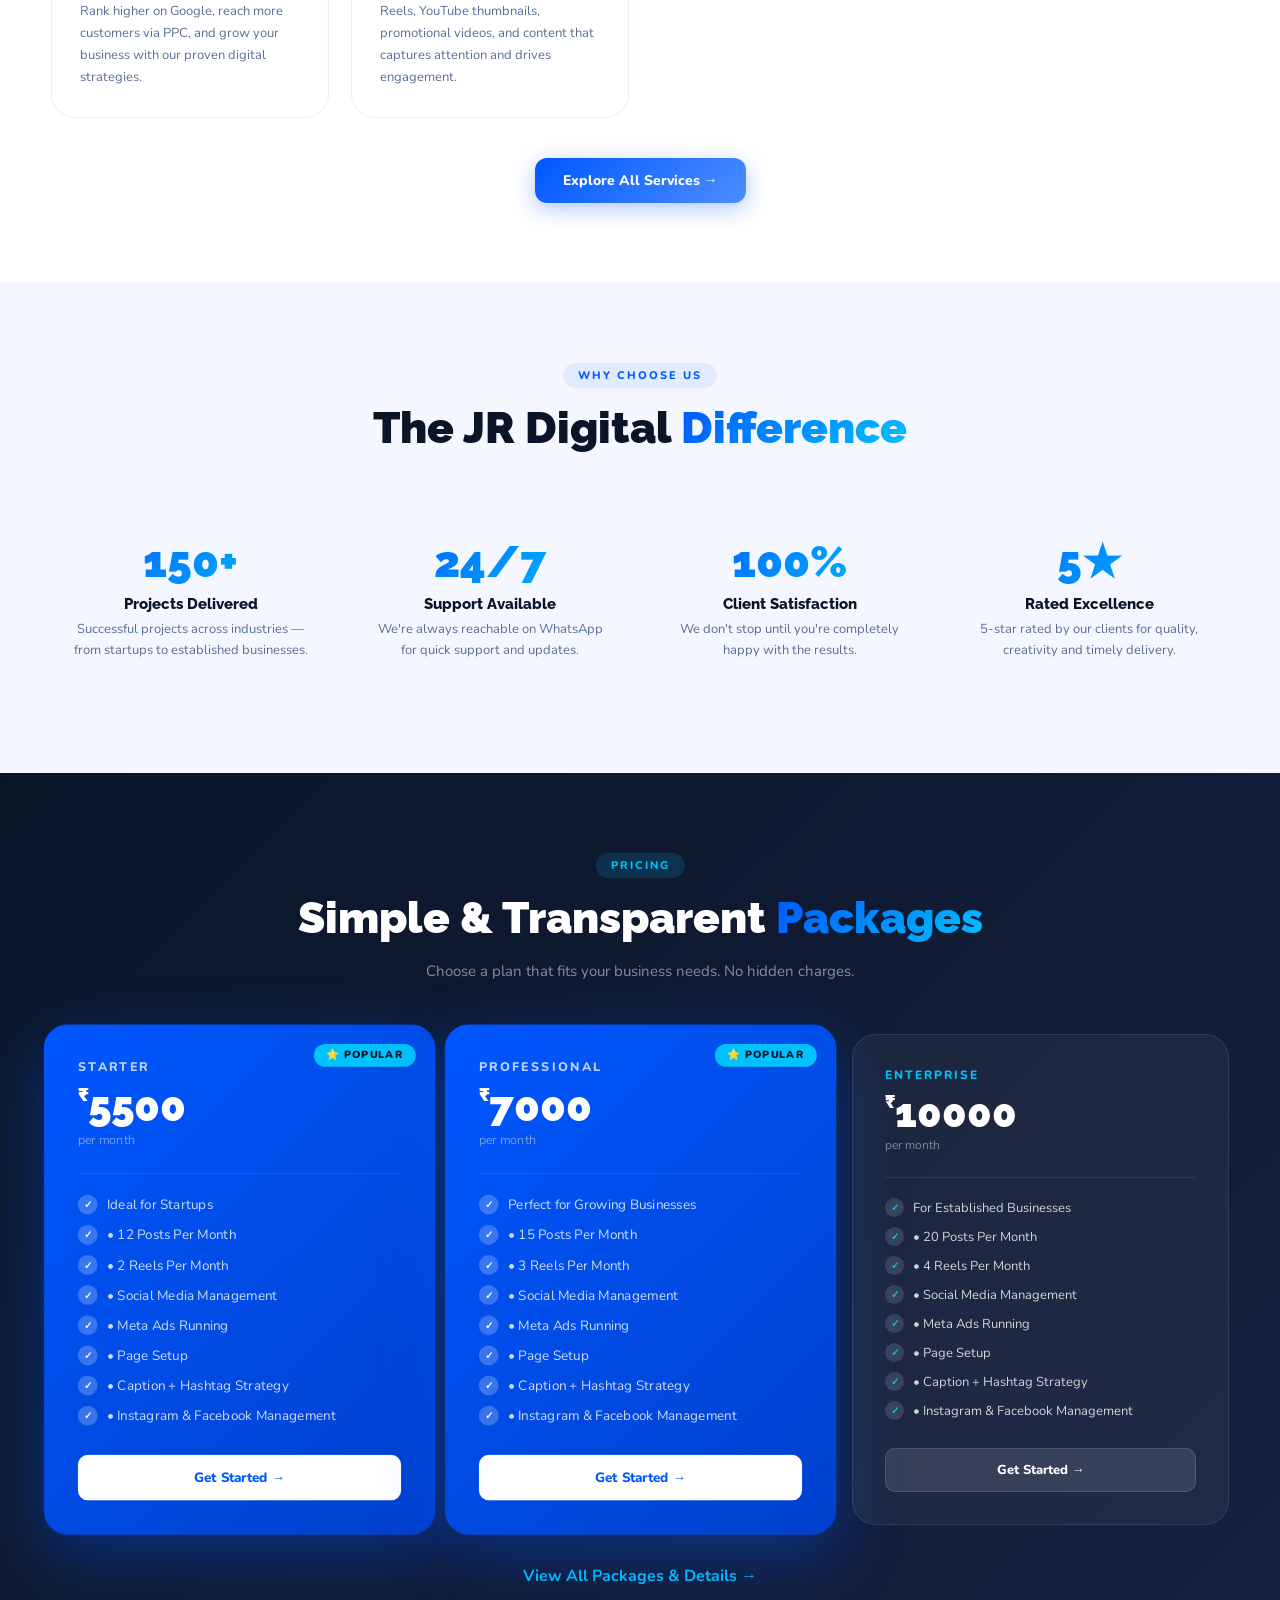
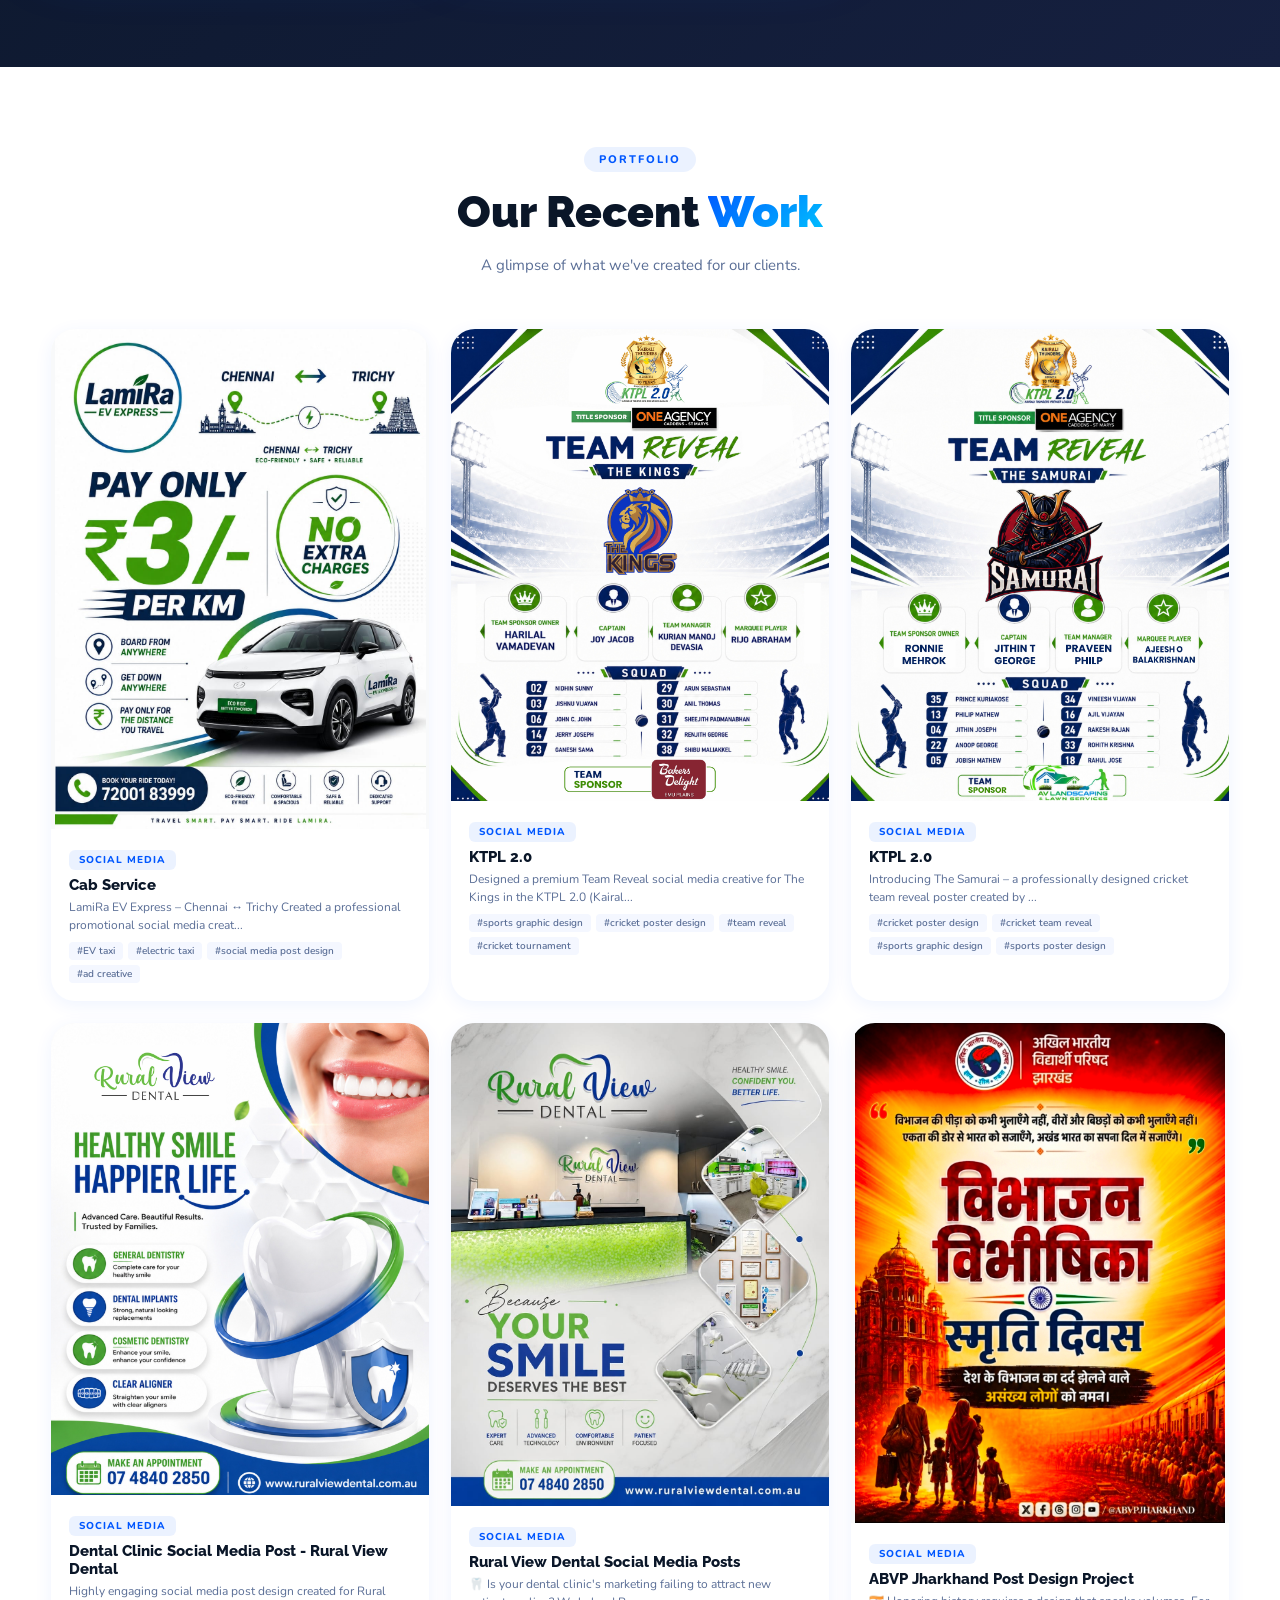
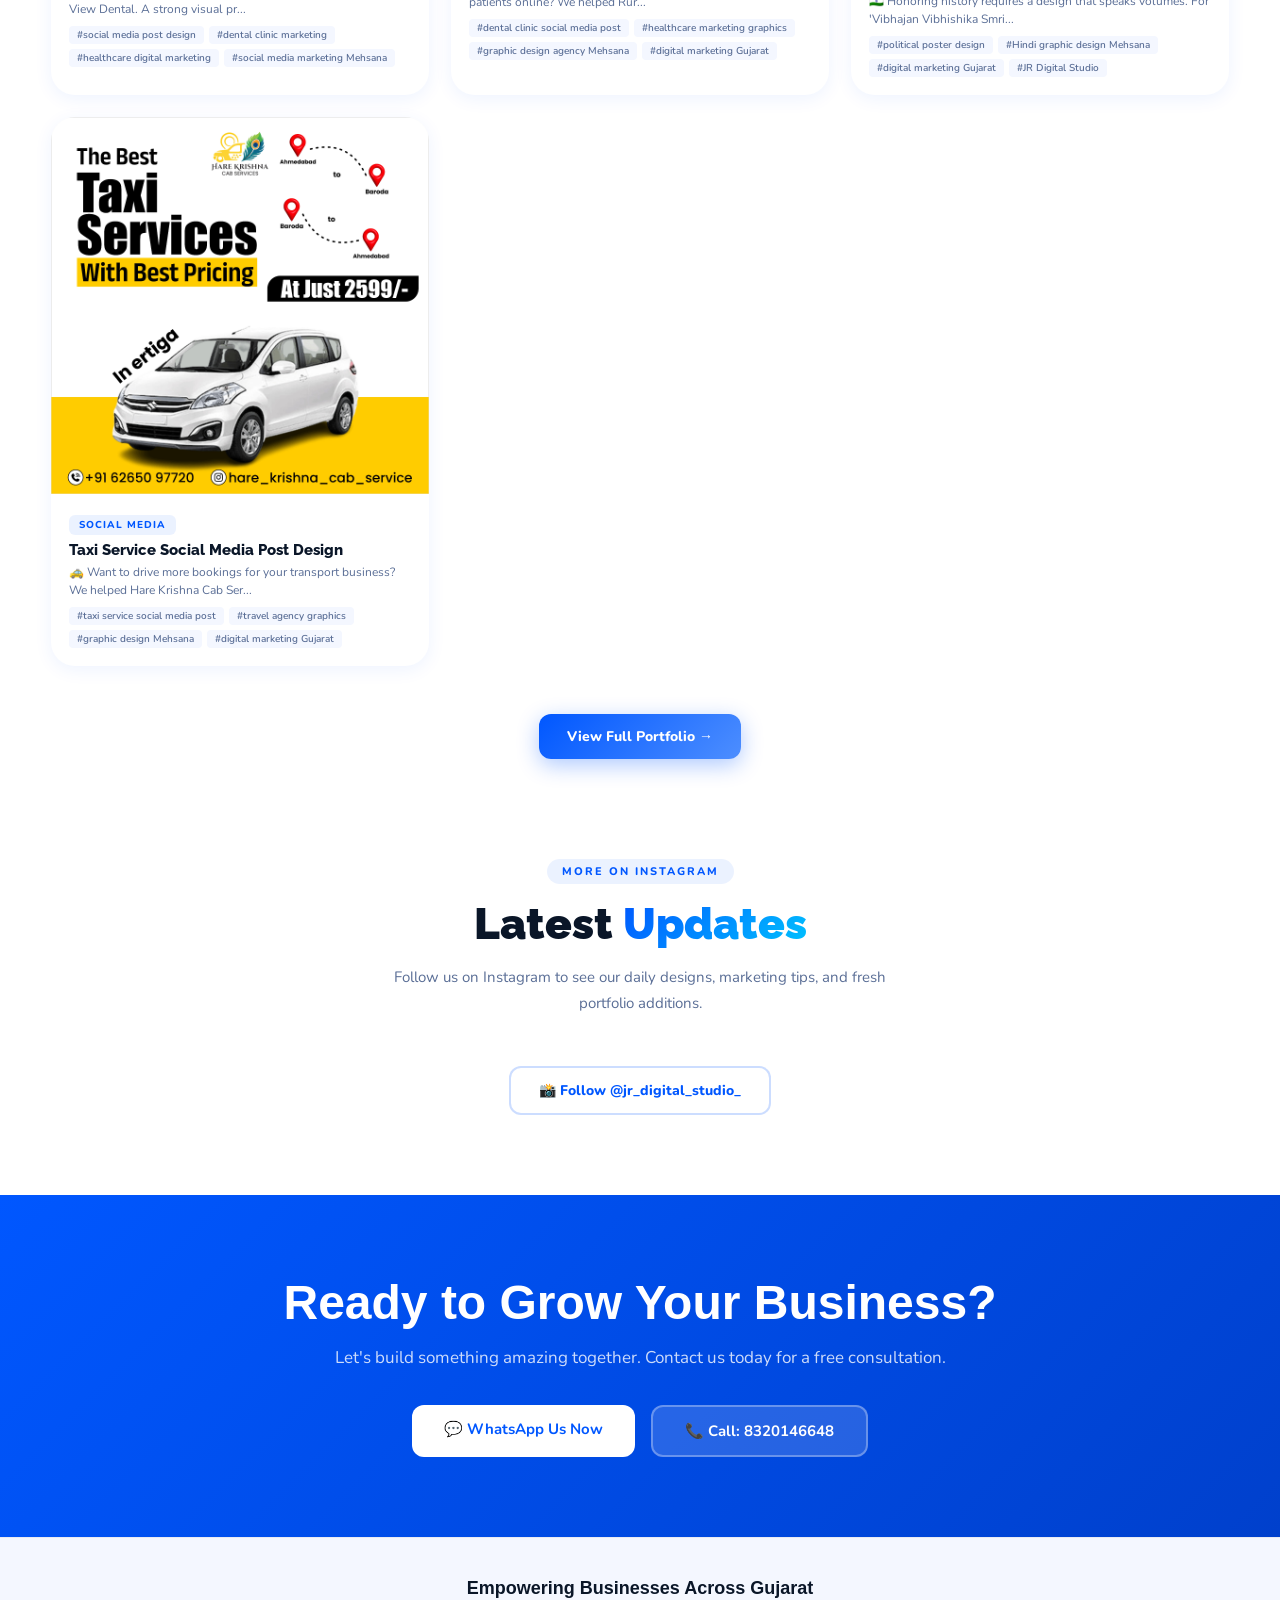
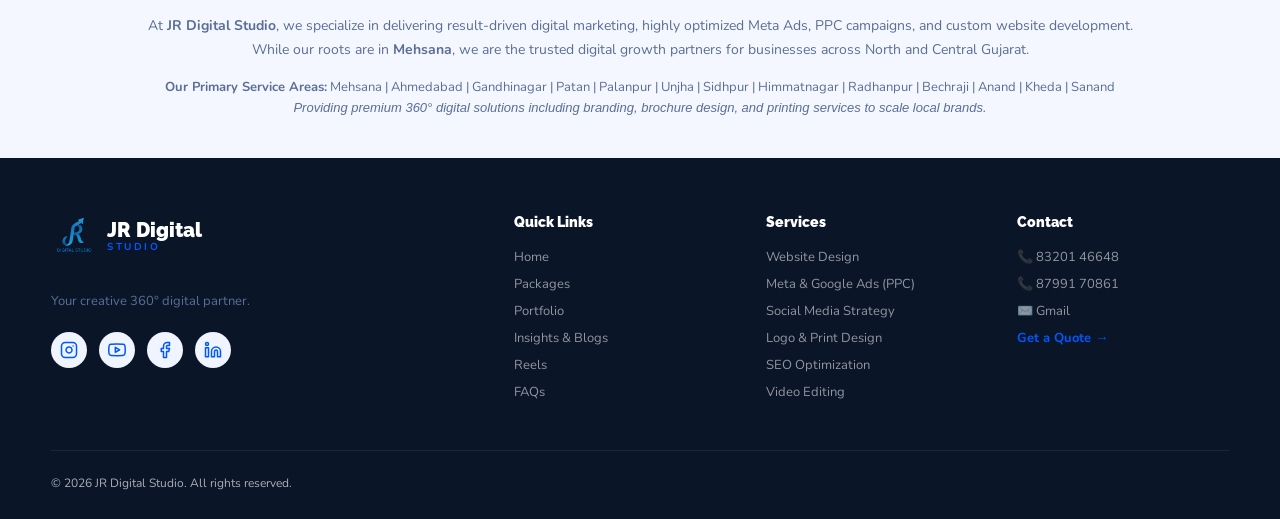
==== commit 6b1eeb41: "Update index.html" ====
--- a/index.html
+++ b/index.html
@@ -1,18 +1,26 @@
 <!DOCTYPE html>
 <html lang="en">
 <head>
+  <!-- Google Tag Manager -->
+  <script>(function(w,d,s,l,i){w[l]=w[l]||[];w[l].push({'gtm.start':
+  new Date().getTime(),event:'gtm.js'});var f=d.getElementsByTagName(s)[0],
+  j=d.createElement(s),dl=l!='dataLayer'?'&l='+l:'';j.async=true;j.src=
+  'https://www.googletagmanager.com/gtm.js?id='+i+dl;f.parentNode.insertBefore(j,f);
+  })(window,document,'script','dataLayer','GTM-WV2Q2QFP');</script>
+  <!-- End Google Tag Manager -->
+  
   <!-- SEO Optimized Title & Description for North & Central Gujarat -->
-  <title>Best Digital Marketing Agency in Mehsana, Ahmedabad & Gujarat</title>
-  <meta name="description" content="JR Digital Studio is a leading digital marketing and web design company serving Mehsana, Ahmedabad, Gandhinagar, Patan, Palanpur and across North & Central Gujarat.">
-  <meta name="keywords" content="digital marketing agency in mehsana, SEO company ahmedabad, web design patan, social media marketing gandhinagar, digital agency palanpur, unjha, sidhpur, himmatnagar, radhanpur, bechraji, anand, kheda, sanand, North Gujarat, Central Gujarat">
+  <title>JR Digital Studio | 360° Digital Marketing & Web Design Agency in Gujarat</title>
+  <meta name="description" content="JR Digital Studio offers complete digital marketing, web design, SEO, Meta Ads, graphic design, and video editing services across Mehsana, Ahmedabad, and Gujarat.">
+  <meta name="keywords" content="JR digital studio, digital marketing agency mehsana, website design ahmedabad, SEO services patan, social media marketing palanpur, brochure design unjha, printing services sidhpur, graphic design mehsana, branding agency north gujarat, online branding gandhinagar, Meta ads ahmedabad, Google ads mehsana, payperclick patan, PPC services palanpur, web development mehsana, logo design ahmedabad, digital marketing north gujarat, social media management gandhinagar, best SEO company mehsana, Meta ads expert palanpur, Google ads agency unjha, brochure printing sidhpur, corporate branding ahmedabad, online presence mehsana, performance marketing gujarat, video editing mehsana, whatsapp marketing ahmedabad">
   
   <link rel="manifest" href="manifest.json">
   
   <!-- Open Graph / Social Media Meta Tags -->
   <meta property="og:type" content="website">
   <meta property="og:url" content="https://www.jrdigitalstudios.com/">
-  <meta property="og:title" content="JR Digital Studio | 360° Digital Marketing Agency">
-  <meta property="og:description" content="Expert Web Design, SEO, Meta Ads, and Graphic Design services to grow your business online.">
+  <meta property="og:title" content="JR Digital Studio | Top Digital Marketing & Web Design Agency">
+  <meta property="og:description" content="Expert web design, SEO, Meta/Google Ads, social media marketing, branding, and printing services across Mehsana, Ahmedabad, and North Gujarat.">
   <meta property="og:image" content="https://www.jrdigitalstudios.com/jr.png">
   
   <!-- AI Organization Schema -->
@@ -41,8 +49,8 @@
 
   <!-- Twitter Meta Tags -->
   <meta name="twitter:card" content="summary_large_image">
-  <meta name="twitter:title" content="JR Digital Studio | 360° Digital Marketing Agency">
-  <meta name="twitter:description" content="Expert Web Design, SEO, Meta Ads, and Graphic Design services to grow your business online.">
+  <meta name="twitter:title" content="JR Digital Studio | Top Digital Marketing & Web Design Agency">
+  <meta name="twitter:description" content="Expert web design, SEO, Meta/Google Ads, social media marketing, branding, and printing services across Mehsana, Ahmedabad, and North Gujarat.">
   <meta name="twitter:image" content="https://www.jrdigitalstudios.com/jr.png">
   
   <!-- Website Favicon / Google Search Logo -->
@@ -92,7 +100,9 @@
       "Video Editing",
       "Graphic Design",
       "Content Creation",
-      "Web Design"
+      "Web Design",
+      "SEO",
+      "PPC"
     ],
     "hasOfferCatalog": {
       "@type": "OfferCatalog",
@@ -102,35 +112,35 @@
           "@type": "Offer",
           "itemOffered": {
             "@type": "Service",
-            "name": "Digital Marketing & Social Media Marketing"
+            "name": "Complete Digital Marketing & SEO"
           }
         },
         {
           "@type": "Offer",
           "itemOffered": {
             "@type": "Service",
-            "name": "Meta Ads & Google Ads Management"
+            "name": "Website Design & Development"
           }
         },
         {
           "@type": "Offer",
           "itemOffered": {
             "@type": "Service",
-            "name": "Graphic Design & Brochure Design"
+            "name": "Meta Ads & Google Ads (PPC)"
           }
         },
         {
           "@type": "Offer",
           "itemOffered": {
             "@type": "Service",
-            "name": "Video Editing & Instagram Reels Production"
+            "name": "Graphic Design, Branding & Print"
           }
         },
         {
           "@type": "Offer",
           "itemOffered": {
             "@type": "Service",
-            "name": "Content Creation & Brand Strategy"
+            "name": "Social Media Management & Video Editing"
           }
         }
       ]
@@ -275,6 +285,10 @@
   </style>
 </head>
 <body>
+<!-- Google Tag Manager (noscript) -->
+<noscript><iframe src="https://www.googletagmanager.com/ns.html?id=GTM-WV2Q2QFP"
+height="0" width="0" style="display:none;visibility:hidden"></iframe></noscript>
+<!-- End Google Tag Manager (noscript) -->
 
 <!-- NAVBAR -->
 <nav class="navbar">
@@ -419,8 +433,8 @@
       </div>
       <div class="service-card reveal">
         <div class="service-icon">📈</div>
-        <h3>SEO & Digital Marketing</h3>
-        <p>Rank higher on Google, reach more customers, and grow your business with our proven SEO strategies.</p>
+        <h3>SEO, Meta & Google Ads</h3>
+        <p>Rank higher on Google, reach more customers via PPC, and grow your business with our proven digital strategies.</p>
       </div>
       <div class="service-card reveal">
         <div class="service-icon">🎬</div>
@@ -544,11 +558,11 @@
   <div style="max-width: 1000px; margin: 0 auto; text-align: center;">
     <h3 style="font-size: 18px; color: var(--dark); margin-bottom: 15px; font-family: 'Syne', sans-serif;">Empowering Businesses Across Gujarat</h3>
     <p style="font-size: 14px; color: var(--text-light); line-height: 1.7; margin-bottom: 15px;">
-      At <strong>JR Digital Studio</strong>, we specialize in delivering result-driven digital marketing, highly optimized Meta Ads, and custom website development. While our roots are in <strong>Mehsana</strong>, we are the trusted digital growth partners for businesses across North and Central Gujarat.
+      At <strong>JR Digital Studio</strong>, we specialize in delivering result-driven digital marketing, highly optimized Meta Ads, PPC campaigns, and custom website development. While our roots are in <strong>Mehsana</strong>, we are the trusted digital growth partners for businesses across North and Central Gujarat.
     </p>
     <p style="font-size: 13px; color: var(--text-light); line-height: 1.6; margin-bottom: 0;">
       <strong>Our Primary Service Areas:</strong> Mehsana | Ahmedabad | Gandhinagar | Patan | Palanpur | Unjha | Sidhpur | Himmatnagar | Radhanpur | Bechraji | Anand | Kheda | Sanand <br>
-      <em>Providing premium 360° digital solutions to scale local brands and startups throughout all major cities in Gujarat.</em>
+      <em>Providing premium 360° digital solutions including branding, brochure design, and printing services to scale local brands.</em>
     </p>
   </div>
 </section>
@@ -595,7 +609,7 @@
       <div class="footer-col">
         <h5>Services</h5>
         <a href="services.html">Website Design</a>
-        <a href="services.html">Meta & Google Ads</a>
+        <a href="services.html">Meta & Google Ads (PPC)</a>
         <a href="services.html">Social Media Strategy</a>
         <a href="services.html">Logo & Print Design</a>
         <a href="services.html">SEO Optimization</a>
